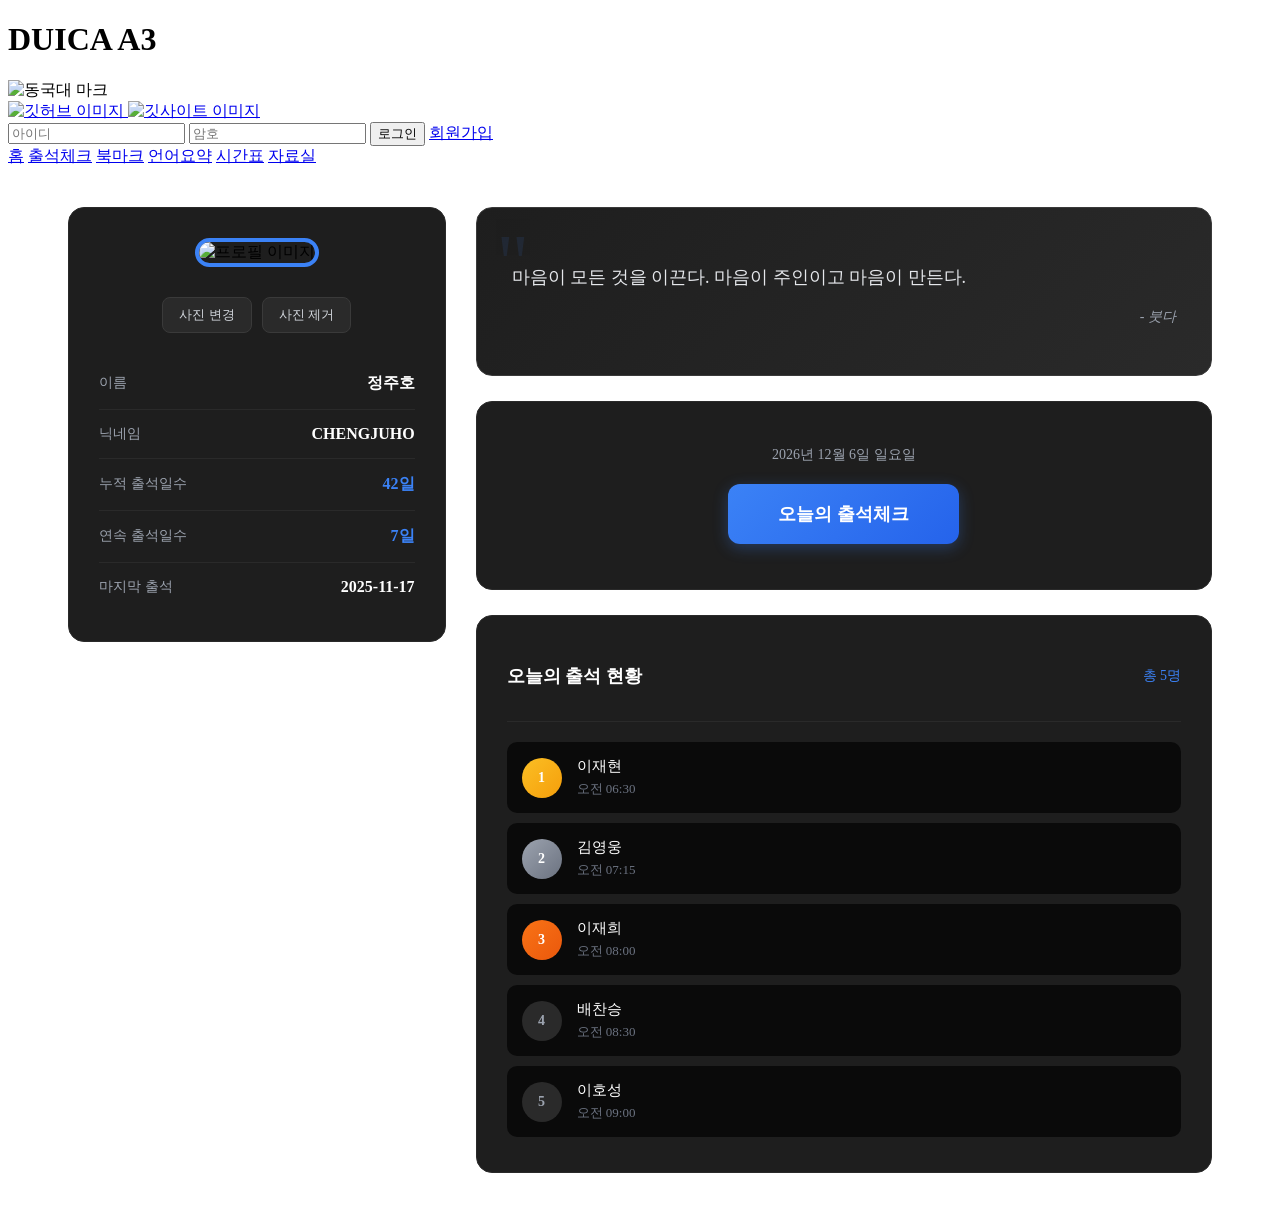
==== attendance.html @ 3cb417af "forminfo 자료실 nav  추가" ====
<!DOCTYPE html>
<html lang="ko">
<head>
    <meta charset="UTF-8">
    <meta name="viewport" content="width=device-width, initial-scale=1.0">
    <title>R1-A3-225230001-정주호</title>
    <link rel="icon" href="img/favicon.ico">
    <link rel="stylesheet" href="css/style.css">
    <style>
        /* 출석체크 메인 컨테이너 */
        .attendance-container {
            display: flex;
            gap: 30px;
            padding: 40px 60px;
            max-width: 1400px;
            margin: 0 auto;
        }
        
        /* 좌측 프로필 영역 (30%) */
        .profile-section {
            flex: 3;
            background: #1e1e1e;
            border-radius: 16px;
            padding: 30px;
            border: 1px solid #2a2a2a;
            height: fit-content;
        }
        
        .profile-image-wrapper {
            text-align: center;
            margin-bottom: 25px;
        }
        
        .profile-image {
            width: 150px;
            height: 150px;
            border-radius: 16px;
            object-fit: cover;
            border: 4px solid #3b82f6;
            margin-bottom: 15px;
        }
        
        .profile-buttons {
            display: flex;
            gap: 10px;
            justify-content: center;
            margin-top: 15px;
        }
        
        .profile-buttons button {
            padding: 8px 16px;
            background: #2a2a2a;
            color: #d1d5db;
            border: 1px solid #3a3a3a;
            border-radius: 8px;
            font-size: 13px;
            cursor: pointer;
            transition: all 0.3s;
            margin: 0;
        }
        
        .profile-buttons button:hover {
            background: #3a3a3a;
            color: #ffffff;
        }
        
        .profile-info {
            margin-top: 25px;
        }
        
        .profile-info-item {
            display: flex;
            justify-content: space-between;
            align-items: center;
            padding: 15px 0;
            border-bottom: 1px solid #2a2a2a;
        }
        
        .profile-info-item:last-child {
            border-bottom: none;
        }
        
        .profile-info-label {
            color: #9ca3af;
            font-size: 14px;
        }
        
        .profile-info-value {
            color: #ffffff;
            font-size: 16px;
            font-weight: 600;
        }
        
        .profile-info-value.highlight {
            color: #3b82f6;
        }
        
        /* 우측 출석 영역 (70%) */
        .attendance-section {
            flex: 7;
            display: flex;
            flex-direction: column;
            gap: 25px;
        }
        
        /* 명언 카드 */
        .quote-card {
            background: linear-gradient(135deg, #1e1e1e 0%, #2a2a2a 100%);
            border-radius: 16px;
            padding: 35px;
            border: 1px solid #3a3a3a;
            position: relative;
            overflow: hidden;
        }
        
        .quote-card::before {
            content: '"';
            position: absolute;
            top: 10px;
            left: 20px;
            font-size: 80px;
            color: #3b82f6;
            opacity: 0.1;
            font-family: Georgia, serif;
        }
        
        .quote-text {
            font-size: 18px;
            line-height: 1.8;
            color: #e5e7eb;
            margin-bottom: 15px;
            position: relative;
            z-index: 1;
        }
        
        .quote-author {
            text-align: right;
            color: #9ca3af;
            font-size: 14px;
            font-style: italic;
        }
        
        /* 출석 버튼 카드 */
        .attendance-button-card {
            background: #1e1e1e;
            border-radius: 16px;
            padding: 30px;
            border: 1px solid #2a2a2a;
            text-align: center;
        }
        
        .attendance-date {
            color: #9ca3af;
            font-size: 14px;
            margin-bottom: 20px;
        }
        
        #attendanceBtn {
            padding: 18px 50px;
            background: linear-gradient(135deg, #3b82f6 0%, #2563eb 100%);
            color: #ffffff;
            border: none;
            border-radius: 12px;
            font-size: 18px;
            font-weight: 600;
            cursor: pointer;
            transition: all 0.3s;
            box-shadow: 0 4px 15px rgba(59, 130, 246, 0.3);
            margin: 0;
        }
        
        #attendanceBtn:hover {
            transform: translateY(-2px);
            box-shadow: 0 6px 20px rgba(59, 130, 246, 0.4);
        }
        
        #attendanceBtn:disabled {
            background: #2a2a2a;
            color: #6b7280;
            cursor: not-allowed;
            transform: none;
            box-shadow: none;
        }
        
        .attendance-message {
            margin-top: 15px;
            font-size: 14px;
            color: #9ca3af;
        }
        
        .attendance-message.success {
            color: #34d399;
        }
        
        /* 출석 리스트 카드 */
        .attendance-list-card {
            background: #1e1e1e;
            border-radius: 16px;
            padding: 30px;
            border: 1px solid #2a2a2a;
        }
        
        .attendance-list-header {
            display: flex;
            justify-content: space-between;
            align-items: center;
            margin-bottom: 20px;
            padding-bottom: 15px;
            border-bottom: 1px solid #2a2a2a;
        }
        
        .attendance-list-title {
            font-size: 18px;
            font-weight: 600;
            color: #ffffff;
        }
        
        .attendance-count {
            color: #3b82f6;
            font-size: 14px;
        }
        
        .attendance-list {
            max-height: 400px;
            overflow-y: auto;
        }
        
        .attendance-item {
            display: flex;
            align-items: center;
            padding: 15px;
            background: #0a0a0a;
            border-radius: 10px;
            margin-bottom: 10px;
            transition: all 0.3s;
        }
        
        .attendance-item:hover {
            background: #1a1a1a;
            transform: translateX(5px);
        }
        
        .attendance-rank {
            width: 40px;
            height: 40px;
            background: #2a2a2a;
            border-radius: 50%;
            display: flex;
            align-items: center;
            justify-content: center;
            font-weight: 600;
            color: #9ca3af;
            margin-right: 15px;
            font-size: 14px;
        }
        
        .attendance-rank.first {
            background: linear-gradient(135deg, #fbbf24 0%, #f59e0b 100%);
            color: #ffffff;
        }
        
        .attendance-rank.second {
            background: linear-gradient(135deg, #9ca3af 0%, #6b7280 100%);
            color: #ffffff;
        }
        
        .attendance-rank.third {
            background: linear-gradient(135deg, #f97316 0%, #ea580c 100%);
            color: #ffffff;
        }
        
        .attendance-user-info {
            flex: 1;
        }
        
        .attendance-nickname {
            color: #ffffff;
            font-size: 15px;
            font-weight: 500;
            margin-bottom: 4px;
        }
        
        .attendance-time {
            color: #6b7280;
            font-size: 13px;
        }
        
        /* 숨겨진 파일 입력 */
        #profileImageInput {
            display: none;
        }
    </style>
</head>
<body>
    <header id="header">
        <h1>DUICA A3</h1> <img src="img/donggukMark.png" alt="동국대 마크">
        <div class="button-wrapper">
            <a href="https://github.com/UND147/R1-A3-225230001-CHENGJUHO" target="_blank" data-tooltip="GitHub 저장소">
                <img src="img/githubimg.png" alt="깃허브 이미지">
            </a>
            <a href="https://und147.github.io/R1-A3-225230001-CHENGJUHO/" target="_blank" data-tooltip="GitHub Pages">
                <img src="img/gitimg.png" alt="깃사이트 이미지">
            </a>
        </div>
        <div class="login-wrapper">
            <input class="iText" type="text" name="user_id" placeholder="아이디">
            <input class="iText" type="password" name="password" placeholder="암호">
            <button type="submit">로그인</button>
            <span class="hLine">
                <a class="a" href="signupform.html">회원가입</a>
            </span>
        </div>
    </header>

    <!-- 네비게이션 -->
    <nav>
        <a href="index.html" class="active" target="_self">홈</a>
        <a href="attendance.html">출석체크</a>
        <a href="bookmark.html">북마크</a>
        <a href="language.html">언어요약</a>
        <a href="timetable.html">시간표</a>
        <a href="forminfo.html">자료실</a>
    </nav>
    <div class="attendance-container">
        <!-- 좌측 프로필 영역 -->
        <aside class="profile-section">
            <div class="profile-image-wrapper">
                <img id="profileImage" class="profile-image" src="img/defaultProfile.png" alt="프로필 이미지">
                <div class="profile-buttons">
                    <button onclick="changeProfileImage()">사진 변경</button>
                    <button onclick="resetProfileImage()">사진 제거</button>
                </div>
                <input type="file" id="profileImageInput" accept="image/*">
            </div>
            
            <div class="profile-info">
                <div class="profile-info-item">
                    <span class="profile-info-label">이름</span>
                    <span class="profile-info-value" id="userName">정주호</span>
                </div>
                <div class="profile-info-item">
                    <span class="profile-info-label">닉네임</span>
                    <span class="profile-info-value" id="userNickname">CHENGJUHO</span>
                </div>
                <div class="profile-info-item">
                    <span class="profile-info-label">누적 출석일수</span>
                    <span class="profile-info-value highlight" id="totalAttendance">42일</span>
                </div>
                <div class="profile-info-item">
                    <span class="profile-info-label">연속 출석일수</span>
                    <span class="profile-info-value highlight" id="consecutiveAttendance">7일</span>
                </div>
                <div class="profile-info-item">
                    <span class="profile-info-label">마지막 출석</span>
                    <span class="profile-info-value" id="lastAttendance">2025-11-17</span>
                </div>
            </div>
        </aside>

        <!-- 우측 출석 영역 -->
        <main class="attendance-section">
            <!-- 명언 카드 -->
            <div class="quote-card">
                <p class="quote-text" id="quoteText"></p>
                <p class="quote-author" id="quoteAuthor"></p>
            </div>

            <!-- 출석 버튼 -->
            <div class="attendance-button-card">
                <p class="attendance-date" id="currentDate"></p>
                <button id="attendanceBtn" onclick="checkAttendance()">오늘의 출석체크</button>
                <p class="attendance-message" id="attendanceMessage"></p>
            </div>

            <!-- 출석 리스트 -->
            <div class="attendance-list-card">
                <div class="attendance-list-header">
                    <h3 class="attendance-list-title">오늘의 출석 현황</h3>
                    <span class="attendance-count">총 <span id="attendanceTotal">0</span>명</span>
                </div>
                <div class="attendance-list" id="attendanceList">
                    <!-- 출석 항목들이 여기에 동적으로 추가됩니다 -->
                </div>
            </div>
        </main>
    </div>

    <script>
        // 불교 명언 배열
        const buddhistQuotes = [
            { text: "마음이 모든 것을 이끈다. 마음이 주인이고 마음이 만든다.", author: "- 붓다" },
            { text: "과거에 집착하지 말고, 미래를 꿈꾸지 말라. 마음을 현재에 집중하라.", author: "- 붓다" },
            { text: "분노를 품는 것은 다른 사람에게 던지려고 뜨거운 석탄을 쥐고 있는 것과 같다.", author: "- 붓다" },
            { text: "천 마디의 공허한 말보다, 평화를 가져다 주는 한 마디가 낫다.", author: "- 붓다" },
            { text: "건강이 가장 큰 선물이고, 만족이 가장 큰 부이며, 신뢰가 가장 큰 친구이다.", author: "- 붓다" },
            { text: "당신의 일을 열정적으로 하라. 그러면 당신은 당신을 발견하게 될 것이다.", author: "- 붓다" },
            { text: "우리가 생각하는 것이 우리 자신이다. 우리가 생각하는 모든 것이 우리의 세계를 만든다.", author: "- 붓다" },
            { text: "모든 것은 변한다. 영원한 것은 없다. 이것을 이해하라.", author: "- 붓다" },
            { text: "고통의 근원은 집착이다.", author: "- 붓다" },
            { text: "의심은 가장 큰 적이다. 의심은 사람을 진리로부터 멀어지게 한다.", author: "- 붓다" }
        ];

        // 페이지 로드 시 실행
        window.onload = function() {
            displayRandomQuote();
            displayCurrentDate();
            loadAttendanceData();
            checkTodayAttendance();
        };

        // 랜덤 명언 표시
        function displayRandomQuote() {
            const randomIndex = Math.floor(Math.random() * buddhistQuotes.length);
            const quote = buddhistQuotes[randomIndex];
            document.getElementById('quoteText').textContent = quote.text;
            document.getElementById('quoteAuthor').textContent = quote.author;
        }

        // 현재 날짜 표시
        function displayCurrentDate() {
            const today = new Date();
            const options = { year: 'numeric', month: 'long', day: 'numeric', weekday: 'long' };
            const dateString = today.toLocaleDateString('ko-KR', options);
            document.getElementById('currentDate').textContent = dateString;
        }

        // 출석 체크 함수
        function checkAttendance() {
            const btn = document.getElementById('attendanceBtn');
            const message = document.getElementById('attendanceMessage');
            
            // 이미 출석했는지 확인
            const todayAttended = localStorage.getItem('attendedToday');
            if (todayAttended === new Date().toDateString()) {
                message.textContent = '오늘은 이미 출석체크를 완료했습니다!';
                message.classList.remove('success');
                return;
            }

            // 출석 처리
            btn.disabled = true;
            message.textContent = '출석체크 완료! 좋은 하루 되세요 😊';
            message.classList.add('success');
            
            // 로컬 스토리지에 저장
            localStorage.setItem('attendedToday', new Date().toDateString());
            
            // TODO: 서버에 출석 데이터 전송
            // Example: 
            // fetch('/api/attendance', {
            //     method: 'POST',
            //     headers: { 'Content-Type': 'application/json' },
            //     body: JSON.stringify({ userId: 'current_user_id', date: new Date() })
            // });

            // 출석 리스트에 현재 사용자 추가
            addAttendanceToList('JuhoCheng', new Date());
            updateUserStats();
        }

        // 오늘 출석 여부 확인
        function checkTodayAttendance() {
            const todayAttended = localStorage.getItem('attendedToday');
            if (todayAttended === new Date().toDateString()) {
                const btn = document.getElementById('attendanceBtn');
                const message = document.getElementById('attendanceMessage');
                btn.disabled = true;
                message.textContent = '오늘은 이미 출석체크를 완료했습니다!';
            }
        }

        // 출석 데이터 로드 (예시)
        function loadAttendanceData() {
            // TODO: 서버에서 오늘의 출석 데이터 가져오기
            // Example:
            // fetch('/api/attendance/today')
            //     .then(response => response.json())
            //     .then(data => {
            //         data.forEach(item => addAttendanceToList(item.nickname, item.time));
            //     });

            // 예시 데이터
            const exampleData = [
                { nickname: '이재현', time: new Date('2025-11-18T06:30:00') },
                { nickname: '김영웅', time: new Date('2025-11-18T07:15:00') },
                { nickname: '이재희', time: new Date('2025-11-18T08:00:00') },
                { nickname: '배찬승', time: new Date('2025-11-18T08:30:00') },
                { nickname: '이호성', time: new Date('2025-11-18T09:00:00') }
            ];

            exampleData.forEach(item => addAttendanceToList(item.nickname, item.time));
        }

        // 출석 리스트에 항목 추가
        function addAttendanceToList(nickname, time) {
            const list = document.getElementById('attendanceList');
            const currentCount = list.children.length;
            
            const item = document.createElement('div');
            item.className = 'attendance-item';
            
            const rank = currentCount + 1;
            let rankClass = '';
            if (rank === 1) rankClass = 'first';
            else if (rank === 2) rankClass = 'second';
            else if (rank === 3) rankClass = 'third';
            
            const timeString = new Date(time).toLocaleTimeString('ko-KR', { 
                hour: '2-digit', 
                minute: '2-digit' 
            });
            
            item.innerHTML = `
                <div class="attendance-rank ${rankClass}">${rank}</div>
                <div class="attendance-user-info">
                    <div class="attendance-nickname">${nickname}</div>
                    <div class="attendance-time">${timeString}</div>
                </div>
            `;
            
            list.appendChild(item);
            document.getElementById('attendanceTotal').textContent = rank;
        }

        // 사용자 통계 업데이트
        function updateUserStats() {
            // TODO: 서버에서 사용자 통계 가져오기
            // Example:
            // fetch('/api/user/stats')
            //     .then(response => response.json())
            //     .then(data => {
            //         document.getElementById('totalAttendance').textContent = data.total + '일';
            //         document.getElementById('consecutiveAttendance').textContent = data.consecutive + '일';
            //         document.getElementById('lastAttendance').textContent = data.lastDate;
            //     });

            // 임시로 로컬에서 업데이트
            const currentTotal = parseInt(document.getElementById('totalAttendance').textContent);
            const currentConsecutive = parseInt(document.getElementById('consecutiveAttendance').textContent);
            
            document.getElementById('totalAttendance').textContent = (currentTotal + 1) + '일';
            document.getElementById('consecutiveAttendance').textContent = (currentConsecutive + 1) + '일';
            document.getElementById('lastAttendance').textContent = new Date().toLocaleDateString('ko-KR');
        }

        // 프로필 이미지 변경
        function changeProfileImage() {
            document.getElementById('profileImageInput').click();
        }

        document.getElementById('profileImageInput').addEventListener('change', function(e) {
            const file = e.target.files[0];
            if (file) {
                const reader = new FileReader();
                reader.onload = function(event) {
                    document.getElementById('profileImage').src = event.target.result;
                    // TODO: 서버에 이미지 업로드
                    // Example:
                    // const formData = new FormData();
                    // formData.append('profileImage', file);
                    // fetch('/api/user/profile-image', {
                    //     method: 'POST',
                    //     body: formData
                    // });
                };
                reader.readAsDataURL(file);
            }
        });

        // 프로필 이미지 제거 (기본 이미지로)
        function resetProfileImage() {
            document.getElementById('profileImage').src = 'img/defaultProfile.png';
            // TODO: 서버에 기본 이미지로 변경 요청
            // Example:
            // fetch('/api/user/profile-image/reset', { method: 'DELETE' });
        }
    </script>
<script src="js/navigation.js"></script> 
</body>
</html>
</body>
</html>
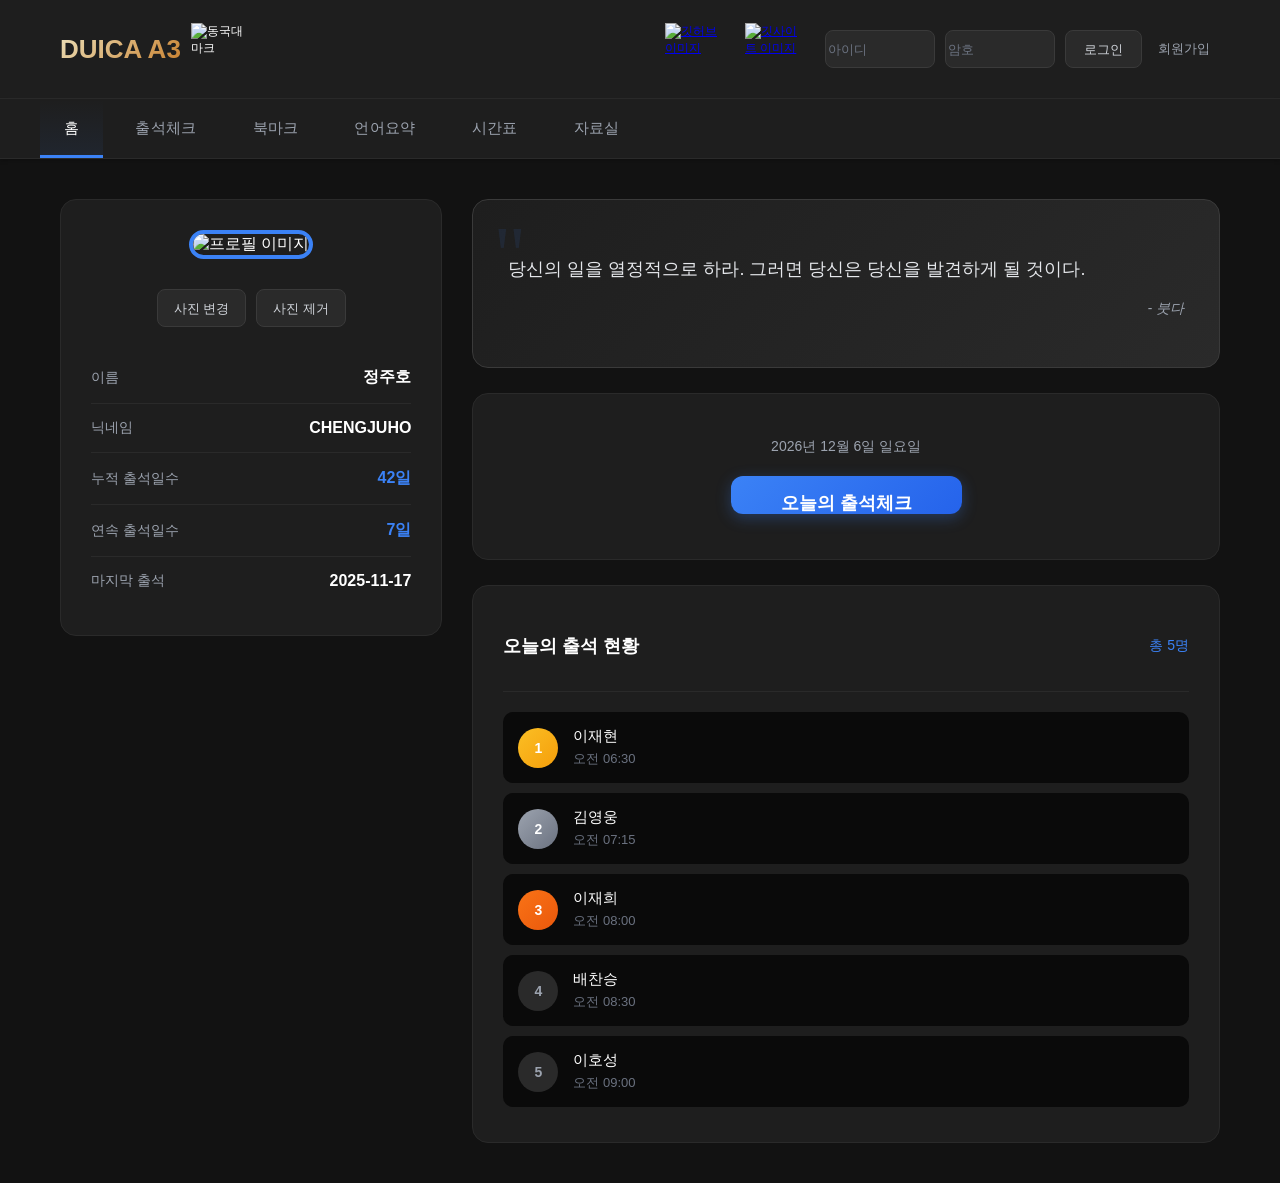
==== commit c92ed918: "v2" ====
--- a/attendance.html
+++ b/attendance.html
@@ -284,7 +284,6 @@
             color: #6b7280;
             font-size: 13px;
         }
-        
         /* 숨겨진 파일 입력 */
         #profileImageInput {
             display: none;
@@ -399,7 +398,6 @@
             { text: "고통의 근원은 집착이다.", author: "- 붓다" },
             { text: "의심은 가장 큰 적이다. 의심은 사람을 진리로부터 멀어지게 한다.", author: "- 붓다" }
         ];
-
         // 페이지 로드 시 실행
         window.onload = function() {
             displayRandomQuote();
@@ -407,7 +405,6 @@
             loadAttendanceData();
             checkTodayAttendance();
         };
-
         // 랜덤 명언 표시
         function displayRandomQuote() {
             const randomIndex = Math.floor(Math.random() * buddhistQuotes.length);
@@ -415,7 +412,6 @@
             document.getElementById('quoteText').textContent = quote.text;
             document.getElementById('quoteAuthor').textContent = quote.author;
         }
-
         // 현재 날짜 표시
         function displayCurrentDate() {
             const today = new Date();
@@ -423,7 +419,6 @@
             const dateString = today.toLocaleDateString('ko-KR', options);
             document.getElementById('currentDate').textContent = dateString;
         }
-
         // 출석 체크 함수
         function checkAttendance() {
             const btn = document.getElementById('attendanceBtn');
@@ -436,12 +431,10 @@
                 message.classList.remove('success');
                 return;
             }
-
             // 출석 처리
             btn.disabled = true;
             message.textContent = '출석체크 완료! 좋은 하루 되세요 😊';
             message.classList.add('success');
-            
             // 로컬 스토리지에 저장
             localStorage.setItem('attendedToday', new Date().toDateString());
             
@@ -452,12 +445,10 @@
             //     headers: { 'Content-Type': 'application/json' },
             //     body: JSON.stringify({ userId: 'current_user_id', date: new Date() })
             // });
-
             // 출석 리스트에 현재 사용자 추가
             addAttendanceToList('JuhoCheng', new Date());
             updateUserStats();
         }
-
         // 오늘 출석 여부 확인
         function checkTodayAttendance() {
             const todayAttended = localStorage.getItem('attendedToday');
@@ -468,7 +459,6 @@
                 message.textContent = '오늘은 이미 출석체크를 완료했습니다!';
             }
         }
-
         // 출석 데이터 로드 (예시)
         function loadAttendanceData() {
             // TODO: 서버에서 오늘의 출석 데이터 가져오기
@@ -487,10 +477,8 @@
                 { nickname: '배찬승', time: new Date('2025-11-18T08:30:00') },
                 { nickname: '이호성', time: new Date('2025-11-18T09:00:00') }
             ];
-
             exampleData.forEach(item => addAttendanceToList(item.nickname, item.time));
         }
-
         // 출석 리스트에 항목 추가
         function addAttendanceToList(nickname, time) {
             const list = document.getElementById('attendanceList');
@@ -509,7 +497,6 @@
                 hour: '2-digit', 
                 minute: '2-digit' 
             });
-            
             item.innerHTML = `
                 <div class="attendance-rank ${rankClass}">${rank}</div>
                 <div class="attendance-user-info">
@@ -517,11 +504,9 @@
                     <div class="attendance-time">${timeString}</div>
                 </div>
             `;
-            
             list.appendChild(item);
             document.getElementById('attendanceTotal').textContent = rank;
         }
-
         // 사용자 통계 업데이트
         function updateUserStats() {
             // TODO: 서버에서 사용자 통계 가져오기
@@ -542,12 +527,10 @@
             document.getElementById('consecutiveAttendance').textContent = (currentConsecutive + 1) + '일';
             document.getElementById('lastAttendance').textContent = new Date().toLocaleDateString('ko-KR');
         }
-
         // 프로필 이미지 변경
         function changeProfileImage() {
             document.getElementById('profileImageInput').click();
         }
-
         document.getElementById('profileImageInput').addEventListener('change', function(e) {
             const file = e.target.files[0];
             if (file) {
@@ -566,7 +549,6 @@
                 reader.readAsDataURL(file);
             }
         });
-
         // 프로필 이미지 제거 (기본 이미지로)
         function resetProfileImage() {
             document.getElementById('profileImage').src = 'img/defaultProfile.png';
--- a/css/style.css
+++ b/css/style.css
@@ -0,0 +1,796 @@
+/* ==========================================
+   기본 스타일 (Body & Scrollbar)
+   ========================================== */
+body {
+    font-family: -apple-system, BlinkMacSystemFont, 'Segoe UI', sans-serif;
+    background: #121212;
+    color: #ffffff;
+    margin: 0;
+    overflow-y: scroll;
+}
+
+/* 커스텀 스크롤바 */
+::-webkit-scrollbar {
+    width: 12px;
+}
+
+::-webkit-scrollbar-track {
+    background: #1e1e1e;
+}
+
+::-webkit-scrollbar-thumb {
+    background: #3a3a3a;
+    border-radius: 6px;
+}
+
+::-webkit-scrollbar-thumb:hover {
+    background: #4a4a4a;
+}
+
+/* ==========================================
+   헤더 (Header) - v2
+   ========================================== */
+#header {
+    background: #1e1e1e;
+    padding: 15px 60px; /* 여백 증가 */
+    border-bottom: 1px solid #2a2a2a;
+    display: flex;
+    align-items: center;
+    justify-content: space-between;
+    font-size: 12px;
+    font-family: 'Apple SD Gothic Neo', 'Malgun Gothic', '맑은 고딕', arial, sans-serif;
+    box-shadow: 0 2px 8px rgba(0, 0, 0, 0.3); 
+}
+
+#header h1 {
+    font-size: 26px; 
+    font-weight: 600;
+    margin-right: 10px;
+    background: linear-gradient(135deg, #ecdfb8 0%, #ee9632d2 100%);
+    -webkit-background-clip: text;
+    -webkit-text-fill-color: transparent;
+    background-clip: text;
+}
+
+#header img {
+    height: 52px; 
+    width: 52px;
+}
+
+/* 헤더 버튼 래퍼 (GitHub 링크 ) */
+.button-wrapper {
+    display: flex;
+    align-items: center;
+    gap: 12px;
+    margin-left: auto;
+    margin-right: 20px;
+}
+
+.button-wrapper a {
+    display: flex;
+    align-items: center;
+    transition: all 0.3s ease; /* 부드러운 전환 */
+    position: relative;
+    padding: 8px;
+    border-radius: 8px;
+}
+
+.button-wrapper a:hover {
+    opacity: 0.8;
+    background: rgba(59, 130, 246, 0.1); /* hover 시 배경 추가 */
+    transform: translateY(-2px); /* 살짝 위로 */
+}
+
+.button-wrapper img {
+    height: 36px;
+    width: 36px;
+    transition: transform 0.3s ease;
+}
+
+.button-wrapper a:hover img {
+    transform: scale(1.1); /* hover 시 확대 */
+}
+
+/* 툴팁 스타일 */
+.button-wrapper a[data-tooltip]::after {
+    content: attr(data-tooltip);
+    position: absolute;
+    bottom: -40px;
+    left: 50%;
+    transform: translateX(-50%);
+    background: #2a2a2a;
+    color: #fff;
+    padding: 8px 12px;
+    border-radius: 6px;
+    font-size: 11px;
+    white-space: nowrap;
+    opacity: 0;
+    pointer-events: none;
+    transition: opacity 0.3s ease, transform 0.3s ease;
+    z-index: 1000;
+    box-shadow: 0 4px 12px rgba(0, 0, 0, 0.4);
+    border: 1px solid #3a3a3a;
+}
+
+.button-wrapper a[data-tooltip]::before {
+    content: '';
+    position: absolute;
+    bottom: -10px;
+    left: 50%;
+    transform: translateX(-50%);
+    border: 6px solid transparent;
+    border-bottom-color: #2a2a2a;
+    opacity: 0;
+    pointer-events: none;
+    transition: opacity 0.3s ease, transform 0.3s ease;
+    z-index: 1000;
+}
+
+.button-wrapper a[data-tooltip]:hover::after,
+.button-wrapper a[data-tooltip]:hover::before {
+    opacity: 1;
+    transform: translateX(-50%) translateY(2px);
+}
+
+/* 로그인 영역 */
+.login-wrapper {
+    display: flex;
+    align-items: center;
+    gap: 10px;
+}
+
+.iText {
+    background: #2a2a2a;
+    color: #ffffff;
+    width: 110px;
+    height: 38px;
+    padding: 0 14px;
+    border: 1px solid #3a3a3a;
+    border-radius: 8px;
+    font-size: 13px;
+    transition: all 0.3s ease;
+    box-sizing: border-box;
+}
+
+.iText:focus {
+    outline: none;
+    background: #1a1a1a;
+    border-color: #3b82f6;
+    box-shadow: 0 0 0 3px rgba(59, 130, 246, 0.15);
+}
+
+.iText::placeholder {
+    color: #6b7280;
+}
+
+input[type="text"],
+input[type="password"] {
+    padding-block: 1px;
+    padding-inline: 2px;
+}
+
+.hLine .a {
+    margin: 0 10px 0 6px;
+    color: #9ca3af;
+    text-decoration: none;
+    transition: color 0.3s ease;
+    font-size: 13px;
+}
+
+.hLine .a:hover {
+    color: #3b82f6;
+}
+
+/* 기본 버튼 스타일 */
+button {
+    display: inline-block;
+    position: relative;
+    margin: 0;
+    padding: 10px 18px;
+    border: 1px solid #3a3a3a;
+    border-radius: 8px;
+    background: #2a2a2a;
+    color: #d1d5db;
+    font-size: 13px;
+    font-weight: 500;
+    cursor: pointer;
+    white-space: nowrap;
+    line-height: 1;
+    text-align: center;
+    box-sizing: border-box;
+    transition: all 0.3s ease;
+    height: 38px;
+}
+
+button:hover {
+    background: #3a3a3a;
+    color: #ffffff;
+    border-color: #3b82f6;
+    transform: translateY(-1px);
+    box-shadow: 0 2px 8px rgba(0, 0, 0, 0.2);
+}
+
+button:active {
+    transform: translateY(0);
+}
+
+/* ==========================================
+   네비게이션 (Navigation) - v2
+   ========================================== */
+nav {
+    background: #1e1e1e;
+    padding: 0 40px;
+    border-bottom: 1px solid #2a2a2a;
+    display: flex;
+    gap: 8px;
+    box-shadow: 0 2px 4px rgba(0, 0, 0, 0.2);
+}
+
+nav a {
+    color: #9ca3af;
+    text-decoration: none;
+    font-size: 15px;
+    font-weight: 500;
+    padding: 20px 24px;
+    position: relative;
+    transition: all 0.3s ease;
+    letter-spacing: 0.3px; /* 자간 추가 */
+}
+
+/* 하단 인디케이터 라인 */
+nav a::after {
+    content: '';
+    position: absolute;
+    bottom: 0;
+    left: 0;
+    width: 100%;
+    height: 3px;
+    background: #3b82f6;
+    transform: scaleX(0);
+    transform-origin: center;
+    transition: transform 0.3s ease;
+}
+
+/* active 상태 강조 */
+nav a.active {
+    color: #ffffff;
+    background: linear-gradient(to bottom, transparent 0%, rgba(59, 130, 246, 0.08) 100%);
+}
+
+nav a.active::after {
+    transform: scaleX(1);
+}
+
+/* hover 효과 */
+nav a:hover {
+    color: #ffffff;
+    background: rgba(255, 255, 255, 0.05);
+}
+
+nav a:hover::after {
+    transform: scaleX(0.7);
+    opacity: 0.5;
+}
+
+nav a:active {
+    background: rgba(59, 130, 246, 0.15);
+}
+
+/* ==========================================
+   index.html - 메인 페이지
+   ========================================== */
+.index-main {
+    display: flex;
+    justify-content: center;
+    align-items: flex-start;
+    padding: 50px 0;
+    position: relative;
+    overflow: hidden;
+}
+
+/* ==========================================
+   bookmark.html - 북마크 페이지
+   ========================================== */
+.bookmark-wrapper {
+    display: flex;
+    height: calc(100vh - 122px - 15px);
+    padding: 20px 40px 0 40px;
+    gap: 20px;
+    background: #121212;
+}
+
+/* 좌측 북마크 메뉴 */
+.bookmark-menu {
+    flex-basis: 35%;
+    flex-grow: 0;
+    background: #1e1e1e;
+    border: 1px solid #2a2a2a;
+    border-radius: 8px;
+    padding: 20px;
+    overflow-y: auto;
+}
+
+.bookmark-menu h3 {
+    color: #9ca3af;
+    font-size: 14px;
+    margin: 20px 0 10px 0;
+}
+
+.bookmark-button {
+    display: block;
+    width: 100%;
+    padding: 18px 20px;
+    margin-bottom: 10px;
+    background-color: #2a2a2a;
+    color: #d1d5db;
+    border: 1px solid #3a3a3a;
+    border-radius: 8px;
+    cursor: pointer;
+    text-align: left;
+    font-size: 15px;
+    transition: all 0.3s;
+    height: auto;
+    min-height: 56px;
+}
+
+.bookmark-button:hover {
+    background-color: #3a3a3a;
+    color: #ffffff;
+    border-color: #3b82f6;
+    transform: translateX(4px);
+}
+
+/* 우측 컨텐츠 영역 */
+.bookmark-content {
+    flex-basis: 65%;
+    flex-grow: 1;
+    background: #1e1e1e;
+    border: 1px solid #2a2a2a;
+    border-radius: 8px;
+    position: relative;
+    overflow: hidden;
+}
+
+#bookmark-iframe {
+    width: 100%;
+    height: 100%;
+    border: none;
+    display: none;
+}
+
+#bookmark-placeholder {
+    display: flex;
+    flex-direction: column;
+    align-items: center;
+    justify-content: center;
+    height: 100%;
+    color: #6b7280;
+}
+
+#bookmark-placeholder p:first-child {
+    font-size: 80px;
+    margin: 0 0 20px 0;
+}
+
+#bookmark-placeholder p:last-child {
+    font-size: 16px;
+    margin: 0;
+}
+
+/* ==========================================
+   language.html - 언어요약 페이지
+   ========================================== */
+/* 언어 탭 네비게이션 */
+#language-nav {
+    background: #1a1a1a;
+    padding: 8px 40px;
+    border-bottom: 1px solid #2a2a2a;
+}
+
+#language-nav a {
+    font-size: 13px;
+    gap: 20px;
+    padding: 12px 20px;
+}
+
+/* 메인 컨텐츠 영역 */
+.content-wrapper {
+    max-width: 1200px;
+    margin: 0 auto;
+    padding: 40px 60px;
+}
+
+/* 언어별 컨텐츠 */
+.language-content {
+    display: none;
+}
+
+.language-content.active {
+    display: block;
+}
+
+/* 제목 스타일 */
+.language-content h1 {
+    color: #ffffff;
+    font-size: 28px;
+    font-weight: 600;
+    margin: 0 0 30px 0;
+    padding-bottom: 15px;
+    border-bottom: 2px solid #3b82f6;
+}
+
+/* 섹션 제목 */
+.section-title {
+    color: #cbd5e0;
+    font-size: 15px;
+    margin: 30px 0 12px 0;
+    font-weight: normal;
+}
+
+/* 본문 텍스트 */
+.language-content p {
+    color: #9ca3af;
+    line-height: 1.8;
+    margin: 10px 0;
+    font-size: 14px;
+}
+
+/* 코드 블록 */
+.code-block {
+    background: #2d3748;
+    border: 1px solid #4a5568;
+    border-radius: 8px;
+    padding: 16px 20px;
+    margin: 12px 0;
+    overflow-x: auto;
+}
+
+.code-block pre {
+    margin: 0;
+    font-family: 'Courier New', 'Consolas', monospace;
+    font-size: 13px;
+    line-height: 1.8;
+    color: #e2e8f0;
+    white-space: pre-wrap;
+    word-wrap: break-word;
+}
+
+/* 코드 하이라이트 */
+.keyword {
+    color: #fc8181;
+}
+
+.string {
+    color: #68d391;
+}
+
+.comment {
+    color: #a0aec0;
+}
+
+.function {
+    color: #fbd38d;
+}
+
+.number {
+    color: #90cdf4;
+}
+
+.type {
+    color: #fc8181;
+}
+
+.operator {
+    color: #e2e8f0;
+}
+
+/* 리스트 */
+.language-content ul {
+    color: #cbd5e0;
+    line-height: 1.8;
+    margin: 12px 0;
+    padding-left: 25px;
+}
+
+.language-content li {
+    margin: 6px 0;
+    font-size: 14px;
+}
+
+/* 인라인 코드 */
+.language-content code {
+    background: #2d3748;
+    color: #fbd38d;
+    padding: 2px 8px;
+    border-radius: 4px;
+    font-family: 'Courier New', 'Consolas', monospace;
+    font-size: 13px;
+}
+
+/* 뱃지 */
+.badge {
+    display: inline-block;
+    background: #2a2a2a;
+    color: #9ca3af;
+    padding: 4px 10px;
+    border-radius: 6px;
+    font-size: 12px;
+    margin-left: 10px;
+}
+
+/* ==========================================
+   signupform.html - 회원가입 페이지
+   ========================================== */
+.inputForm {
+    max-width: 480px;
+    margin: 60px auto;
+    padding: 40px;
+    background: #1e1e1e;
+    border-radius: 16px;
+    border: 1px solid #2a2a2a;
+    box-shadow: 0 8px 24px rgba(0, 0, 0, 0.4);
+}
+
+.inputForm h2 {
+    margin: 0 0 10px 0;
+    font-size: 28px;
+    font-weight: 600;
+    color: #ffffff;
+    text-align: center;
+}
+
+.inputForm .subtitle {
+    text-align: center;
+    color: #9ca3af;
+    font-size: 14px;
+    margin-bottom: 35px;
+}
+
+.form-group {
+    margin-bottom: 24px;
+}
+
+.form-group label {
+    display: block;
+    margin-bottom: 8px;
+    color: #d1d5db;
+    font-size: 14px;
+    font-weight: 500;
+}
+
+.form-group label .required {
+    color: #ef4444;
+    margin-left: 2px;
+}
+
+.form-group input.signup {
+    width: 100%;
+    padding: 12px 16px;
+    background: #121212;
+    border: 1px solid #3a3a3a;
+    border-radius: 8px;
+    color: #ffffff;
+    font-size: 14px;
+    transition: all 0.3s;
+    box-sizing: border-box;
+}
+
+.form-group input.signup:focus {
+    outline: none;
+    border-color: #3b82f6;
+    box-shadow: 0 0 0 3px rgba(59, 130, 246, 0.1);
+}
+
+.form-group input.signup::placeholder {
+    color: #6b7280;
+}
+
+.form-group .input-hint {
+    margin-top: 6px;
+    font-size: 12px;
+    color: #6b7280;
+}
+
+.button-group {
+    display: flex;
+    gap: 12px;
+    margin-top: 32px;
+}
+
+.button-group button {
+    flex: 1;
+    padding: 14px 24px;
+    font-size: 15px;
+    font-weight: 500;
+    border-radius: 8px;
+    cursor: pointer;
+    transition: all 0.3s;
+    margin: 0;
+}
+
+.button-group button[type="submit"] {
+    background: #3b82f6;
+    color: #ffffff;
+    border: 1px solid #3b82f6;
+}
+
+.button-group button[type="submit"]:hover {
+    background: #2563eb;
+    border-color: #2563eb;
+}
+
+.button-group button[type="reset"] {
+    background: transparent;
+    color: #9ca3af;
+    border: 1px solid #3a3a3a;
+}
+
+.button-group button[type="reset"]:hover {
+    background: #2a2a2a;
+    color: #ffffff;
+}
+
+.form-footer {
+    margin-top: 24px;
+    text-align: center;
+    color: #9ca3af;
+    font-size: 14px;
+}
+
+.form-footer a {
+    color: #3b82f6;
+    text-decoration: none;
+    margin-left: 8px;
+}
+
+.form-footer a:hover {
+    text-decoration: underline;
+}
+
+/* ==========================================
+   forminfo.html - 자료실 페이지
+   ========================================== */
+.forminfo-wrapper {
+    display: flex;
+    height: calc(100vh - 122px - 15px);
+    padding: 20px 40px 0 40px;
+    gap: 20px;
+    background: #121212;
+}
+
+/* 좌측 PDF 메뉴 */
+.pdf-menu {
+    flex-basis: 30%;
+    flex-grow: 0;
+    background: #1e1e1e;
+    border: 1px solid #2a2a2a;
+    border-radius: 8px;
+    padding: 20px;
+    overflow-y: auto;
+}
+
+.pdf-menu-title {
+    color: #ffffff;
+    font-size: 18px;
+    font-weight: 600;
+    margin: 0 0 20px 0;
+    padding-bottom: 15px;
+    border-bottom: 2px solid #3b82f6;
+}
+
+.pdf-list {
+    display: flex;
+    flex-direction: column;
+    gap: 10px;
+}
+
+.pdf-button {
+    width: 100%;
+    padding: 18px 20px;
+    background: #2a2a2a;
+    color: #d1d5db;
+    border: 1px solid #3a3a3a;
+    border-radius: 8px;
+    font-size: 15px;
+    text-align: left;
+    cursor: pointer;
+    transition: all 0.3s;
+    margin: 0;
+    height: auto;
+    min-height: 56px;
+}
+
+.pdf-button:hover {
+    background: #3a3a3a;
+    color: #ffffff;
+    border-color: #3b82f6;
+    transform: translateX(4px);
+}
+
+.pdf-button.active {
+    background: #3b82f6;
+    color: #ffffff;
+    border-color: #3b82f6;
+}
+
+/* 우측 PDF 뷰어 */
+.pdf-viewer-container {
+    flex-basis: 70%;
+    flex-grow: 1;
+    display: flex;
+    flex-direction: column;
+    background: #1e1e1e;
+    border: 1px solid #2a2a2a;
+    border-radius: 8px;
+    overflow: hidden;
+}
+
+.pdf-viewer-header {
+    display: flex;
+    justify-content: space-between;
+    align-items: center;
+    padding: 20px;
+    background: #1a1a1a;
+    border-bottom: 1px solid #2a2a2a;
+}
+
+.pdf-viewer-header h3 {
+    color: #ffffff;
+    font-size: 18px;
+    font-weight: 600;
+    margin: 0;
+}
+
+.pdf-controls {
+    display: flex;
+    gap: 10px;
+}
+
+.control-btn {
+    padding: 8px 16px;
+    background: #2a2a2a;
+    color: #d1d5db;
+    border: 1px solid #3a3a3a;
+    border-radius: 6px;
+    font-size: 13px;
+    cursor: pointer;
+    transition: all 0.3s;
+    margin: 0;
+}
+
+.control-btn:hover {
+    background: #3a3a3a;
+    color: #ffffff;
+    border-color: #3b82f6;
+}
+
+.pdf-viewer-content {
+    flex: 1;
+    position: relative;
+    background: #121212;
+}
+
+#pdf-viewer {
+    width: 100%;
+    height: 100%;
+    display: none;
+}
+
+#pdf-placeholder {
+    display: flex;
+    flex-direction: column;
+    align-items: center;
+    justify-content: center;
+    height: 100%;
+    color: #6b7280;
+}
+
+#pdf-placeholder p:first-child {
+    font-size: 80px;
+    margin: 0 0 20px 0;
+}
+
+#pdf-placeholder p:last-child {
+    font-size: 16px;
+    margin: 0;
+}
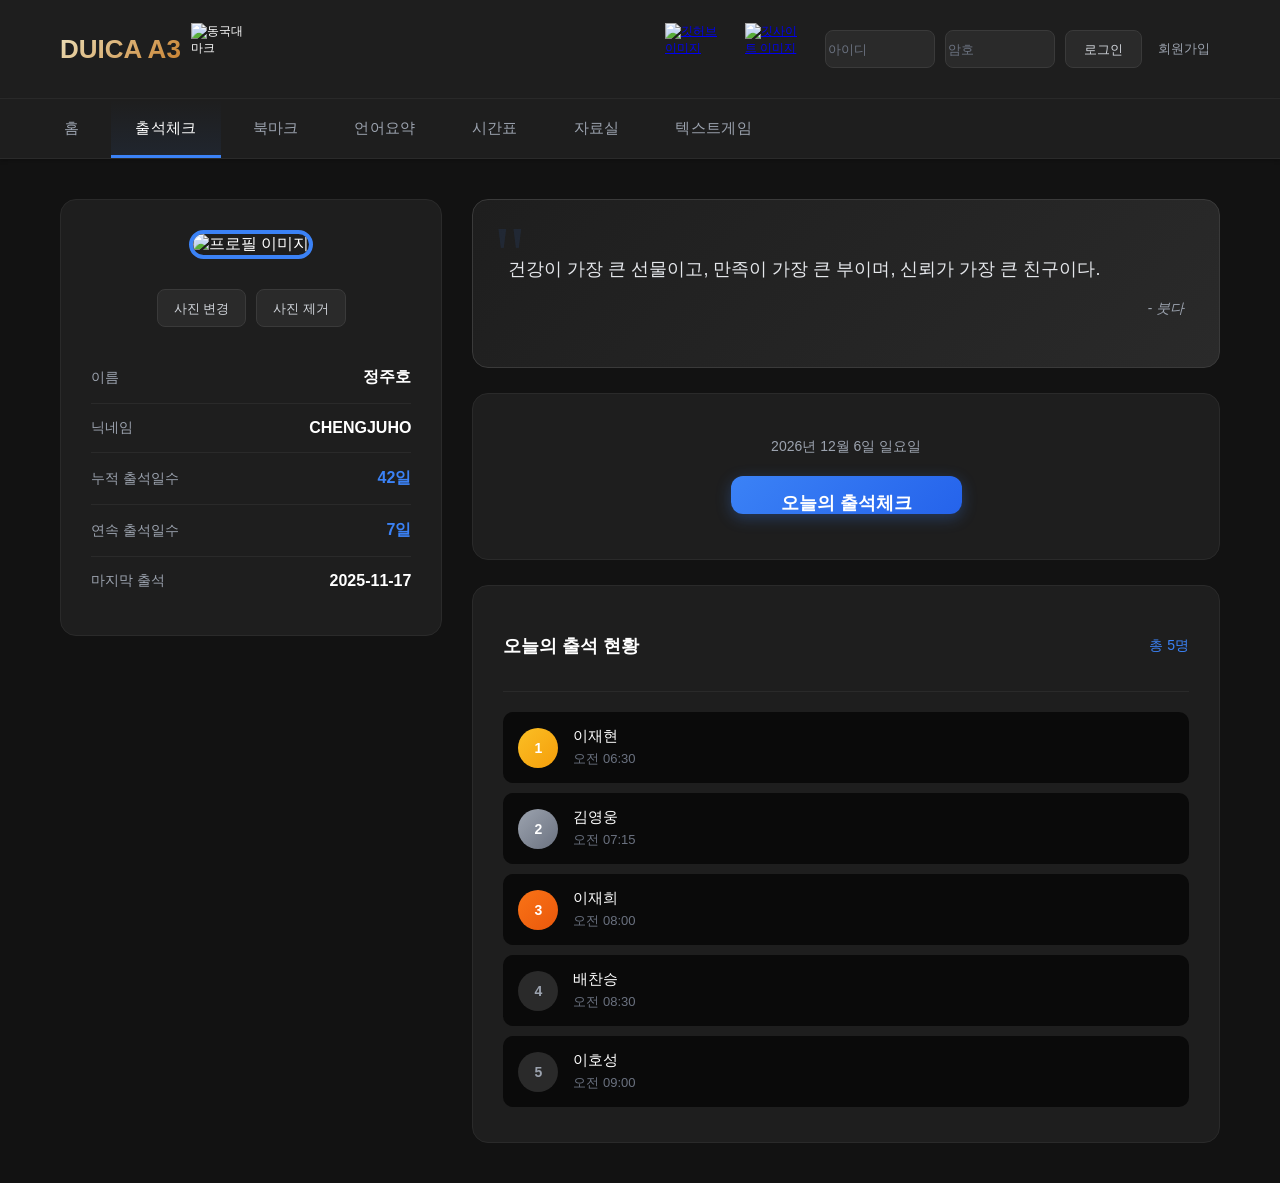
==== commit be732bda: "nav 코드 정리" ====
--- a/attendance.html
+++ b/attendance.html
@@ -313,12 +313,13 @@
 
     <!-- 네비게이션 -->
     <nav>
-        <a href="index.html" class="active" target="_self">홈</a>
-        <a href="attendance.html">출석체크</a>
+        <a href="index.html">홈</a>
+        <a href="attendance.html" class="active">출석체크</a>
         <a href="bookmark.html">북마크</a>
         <a href="language.html">언어요약</a>
         <a href="timetable.html">시간표</a>
         <a href="forminfo.html">자료실</a>
+        <a href="textrpg.html">텍스트게임</a>
     </nav>
     <div class="attendance-container">
         <!-- 좌측 프로필 영역 -->
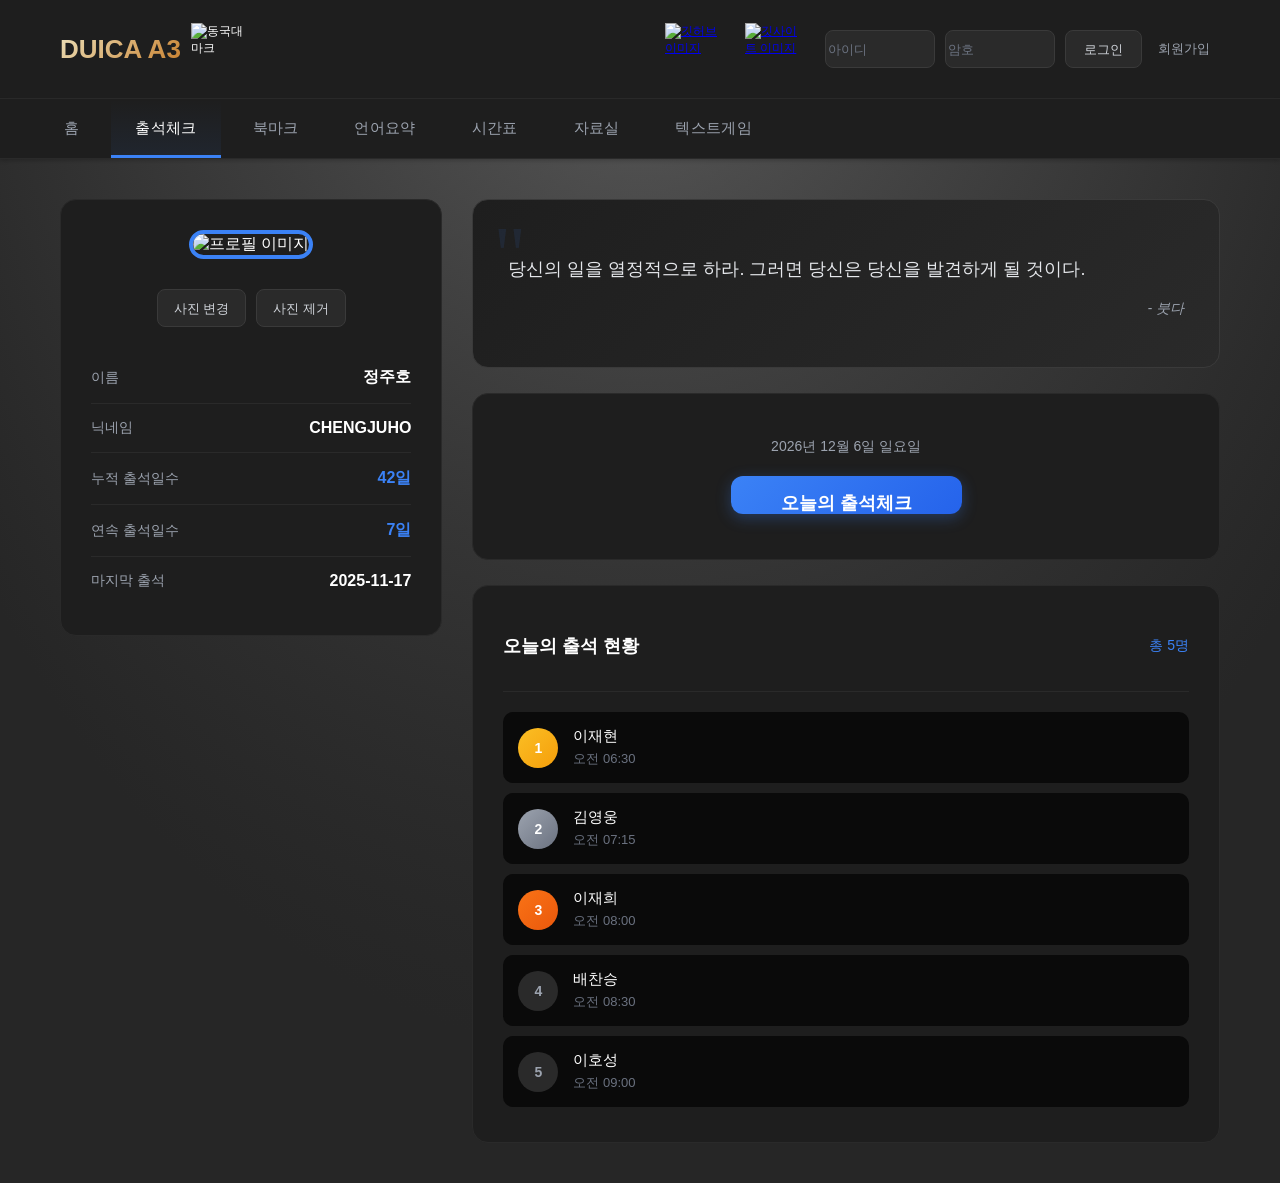
==== commit 5bdb84d7: "css font family 수정 & web font link 추가" ====
--- a/attendance.html
+++ b/attendance.html
@@ -5,6 +5,8 @@
     <meta name="viewport" content="width=device-width, initial-scale=1.0">
     <title>R1-A3-225230001-정주호</title>
     <link rel="icon" href="img/favicon.ico">
+    <link rel="preconnect" href="https://cdn.jsdelivr.net">
+    <link rel="stylesheet" as="style" crossorigin href="https://cdn.jsdelivr.net/gh/orioncactus/pretendard@v1.3.9/dist/web/static/pretendard.min.css" />
     <link rel="stylesheet" href="css/style.css">
     <style>
         /* 출석체크 메인 컨테이너 */
--- a/css/style.css
+++ b/css/style.css
@@ -2,8 +2,13 @@
    기본 스타일 (Body & Scrollbar)
    ========================================== */
 body {
-    font-family: -apple-system, BlinkMacSystemFont, 'Segoe UI', sans-serif;
-    background: #121212;
+    font-family: 'Pretendard', -apple-system, BlinkMacSystemFont, 'Apple SD Gothic Neo', 'Malgun Gothic', sans-serif;
+    --featured-img: linear-gradient(180deg,#fff,#262626);
+    --bg-blend-mode: overlay;
+    background-position: top 58px center;
+    background-repeat: no-repeat;
+    background-image: radial-gradient(50% 50% at top center,rgba(0,0,0,.66),#262626),var(--featured-img);
+    background-size: 120% 2000px,100% 2000px;
     color: #ffffff;
     margin: 0;
     overflow-y: scroll;
@@ -38,7 +43,6 @@
     align-items: center;
     justify-content: space-between;
     font-size: 12px;
-    font-family: 'Apple SD Gothic Neo', 'Malgun Gothic', '맑은 고딕', arial, sans-serif;
     box-shadow: 0 2px 8px rgba(0, 0, 0, 0.3); 
 }
 
@@ -296,18 +300,19 @@
     height: calc(100vh - 122px - 15px);
     padding: 20px 40px 0 40px;
     gap: 20px;
-    background: #121212;
+    background: transparent;
 }
 
 /* 좌측 북마크 메뉴 */
 .bookmark-menu {
     flex-basis: 35%;
     flex-grow: 0;
-    background: #1e1e1e;
     border: 1px solid #2a2a2a;
     border-radius: 8px;
     padding: 20px;
     overflow-y: auto;
+    background: rgba(0,0,0,0.2);  /* 살짝 반투명만 주기 */
+    backdrop-filter: blur(4px);
 }
 
 .bookmark-menu h3 {
@@ -341,6 +346,10 @@
 }
 
 /* 우측 컨텐츠 영역 */
+.bookmark-frame-box {
+    border-radius: 12px;
+    padding: 10px;
+}
 .bookmark-content {
     flex-basis: 65%;
     flex-grow: 1;
@@ -349,13 +358,16 @@
     border-radius: 8px;
     position: relative;
     overflow: hidden;
+    background: transparent;
+    padding: 20px; 
 }
 
 #bookmark-iframe {
     width: 100%;
-    height: 100%;
+    height: 80vh;
     border: none;
     display: none;
+    background: transparent;
 }
 
 #bookmark-placeholder {
@@ -365,6 +377,8 @@
     justify-content: center;
     height: 100%;
     color: #6b7280;
+    background: transparent;
+    padding: 50px;
 }
 
 #bookmark-placeholder p:first-child {
@@ -655,14 +669,14 @@
     height: calc(100vh - 122px - 15px);
     padding: 20px 40px 0 40px;
     gap: 20px;
-    background: #121212;
+    background: transparent;
 }
 
 /* 좌측 PDF 메뉴 */
 .pdf-menu {
     flex-basis: 30%;
     flex-grow: 0;
-    background: #1e1e1e;
+    background: rgba(30, 30, 30, 0.6);
     border: 1px solid #2a2a2a;
     border-radius: 8px;
     padding: 20px;
@@ -719,7 +733,7 @@
     flex-grow: 1;
     display: flex;
     flex-direction: column;
-    background: #1e1e1e;
+    background: rgba(30, 30, 30, 0.6);
     border: 1px solid #2a2a2a;
     border-radius: 8px;
     overflow: hidden;
@@ -767,7 +781,7 @@
 .pdf-viewer-content {
     flex: 1;
     position: relative;
-    background: #121212;
+    background: transparent;
 }
 
 #pdf-viewer {
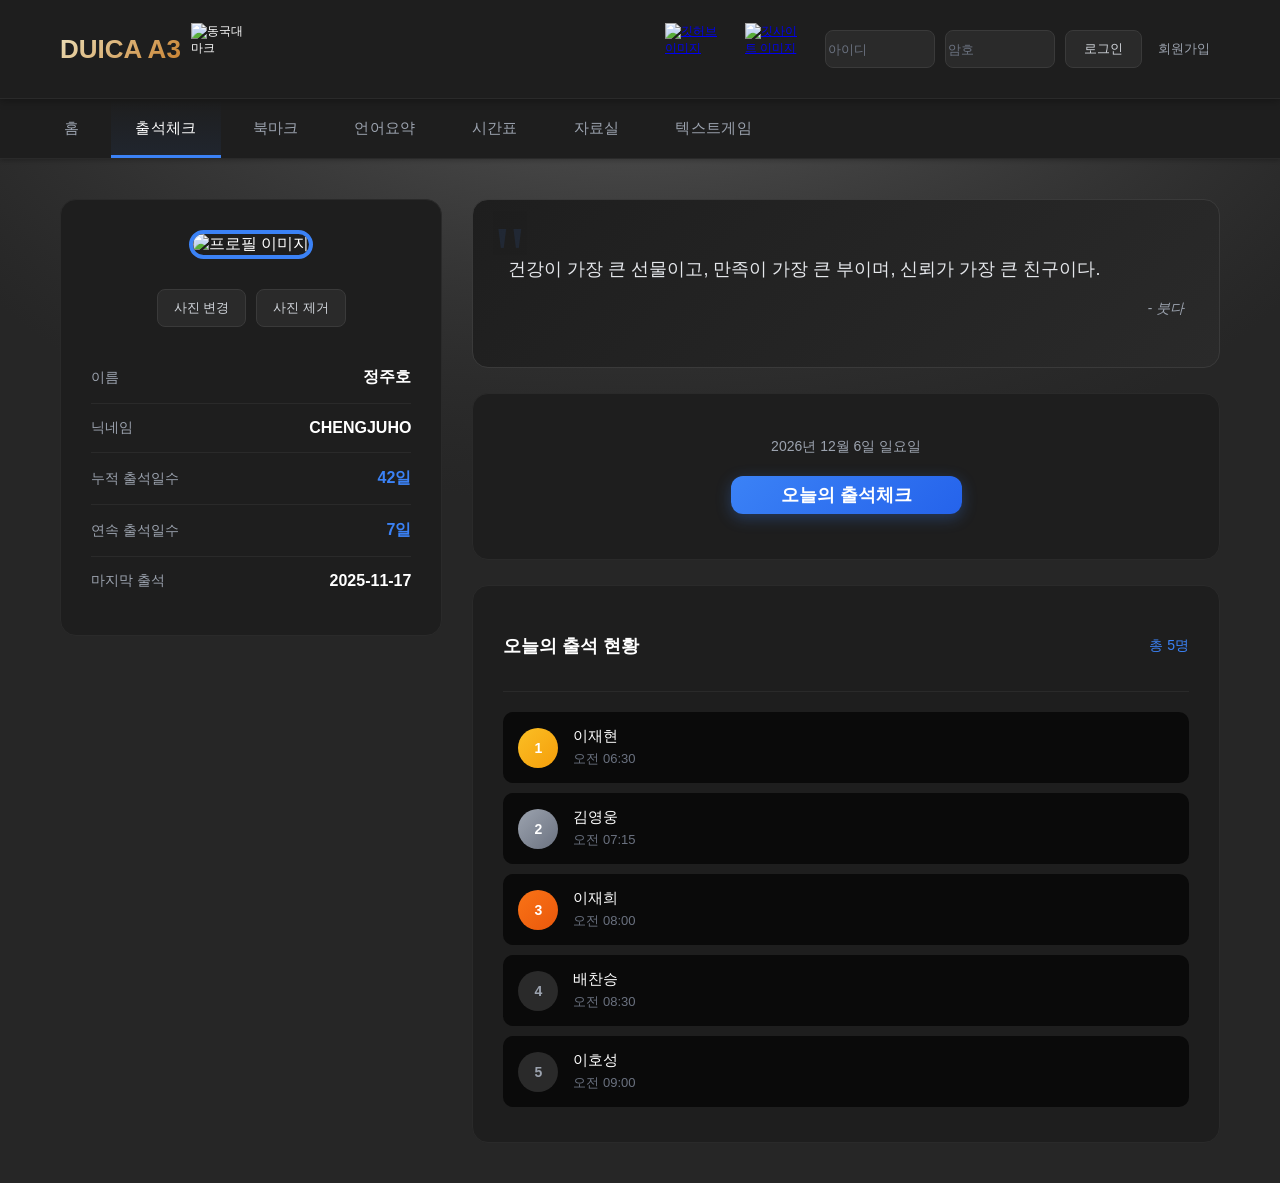
==== commit e0085af3: "css js 분리 / 제출 전 최종 수정" ====
--- a/attendance.html
+++ b/attendance.html
@@ -8,289 +8,7 @@
     <link rel="preconnect" href="https://cdn.jsdelivr.net">
     <link rel="stylesheet" as="style" crossorigin href="https://cdn.jsdelivr.net/gh/orioncactus/pretendard@v1.3.9/dist/web/static/pretendard.min.css" />
     <link rel="stylesheet" href="css/style.css">
-    <style>
-        /* 출석체크 메인 컨테이너 */
-        .attendance-container {
-            display: flex;
-            gap: 30px;
-            padding: 40px 60px;
-            max-width: 1400px;
-            margin: 0 auto;
-        }
-        
-        /* 좌측 프로필 영역 (30%) */
-        .profile-section {
-            flex: 3;
-            background: #1e1e1e;
-            border-radius: 16px;
-            padding: 30px;
-            border: 1px solid #2a2a2a;
-            height: fit-content;
-        }
-        
-        .profile-image-wrapper {
-            text-align: center;
-            margin-bottom: 25px;
-        }
-        
-        .profile-image {
-            width: 150px;
-            height: 150px;
-            border-radius: 16px;
-            object-fit: cover;
-            border: 4px solid #3b82f6;
-            margin-bottom: 15px;
-        }
-        
-        .profile-buttons {
-            display: flex;
-            gap: 10px;
-            justify-content: center;
-            margin-top: 15px;
-        }
-        
-        .profile-buttons button {
-            padding: 8px 16px;
-            background: #2a2a2a;
-            color: #d1d5db;
-            border: 1px solid #3a3a3a;
-            border-radius: 8px;
-            font-size: 13px;
-            cursor: pointer;
-            transition: all 0.3s;
-            margin: 0;
-        }
-        
-        .profile-buttons button:hover {
-            background: #3a3a3a;
-            color: #ffffff;
-        }
-        
-        .profile-info {
-            margin-top: 25px;
-        }
-        
-        .profile-info-item {
-            display: flex;
-            justify-content: space-between;
-            align-items: center;
-            padding: 15px 0;
-            border-bottom: 1px solid #2a2a2a;
-        }
-        
-        .profile-info-item:last-child {
-            border-bottom: none;
-        }
-        
-        .profile-info-label {
-            color: #9ca3af;
-            font-size: 14px;
-        }
-        
-        .profile-info-value {
-            color: #ffffff;
-            font-size: 16px;
-            font-weight: 600;
-        }
-        
-        .profile-info-value.highlight {
-            color: #3b82f6;
-        }
-        
-        /* 우측 출석 영역 (70%) */
-        .attendance-section {
-            flex: 7;
-            display: flex;
-            flex-direction: column;
-            gap: 25px;
-        }
-        
-        /* 명언 카드 */
-        .quote-card {
-            background: linear-gradient(135deg, #1e1e1e 0%, #2a2a2a 100%);
-            border-radius: 16px;
-            padding: 35px;
-            border: 1px solid #3a3a3a;
-            position: relative;
-            overflow: hidden;
-        }
-        
-        .quote-card::before {
-            content: '"';
-            position: absolute;
-            top: 10px;
-            left: 20px;
-            font-size: 80px;
-            color: #3b82f6;
-            opacity: 0.1;
-            font-family: Georgia, serif;
-        }
-        
-        .quote-text {
-            font-size: 18px;
-            line-height: 1.8;
-            color: #e5e7eb;
-            margin-bottom: 15px;
-            position: relative;
-            z-index: 1;
-        }
-        
-        .quote-author {
-            text-align: right;
-            color: #9ca3af;
-            font-size: 14px;
-            font-style: italic;
-        }
-        
-        /* 출석 버튼 카드 */
-        .attendance-button-card {
-            background: #1e1e1e;
-            border-radius: 16px;
-            padding: 30px;
-            border: 1px solid #2a2a2a;
-            text-align: center;
-        }
-        
-        .attendance-date {
-            color: #9ca3af;
-            font-size: 14px;
-            margin-bottom: 20px;
-        }
-        
-        #attendanceBtn {
-            padding: 18px 50px;
-            background: linear-gradient(135deg, #3b82f6 0%, #2563eb 100%);
-            color: #ffffff;
-            border: none;
-            border-radius: 12px;
-            font-size: 18px;
-            font-weight: 600;
-            cursor: pointer;
-            transition: all 0.3s;
-            box-shadow: 0 4px 15px rgba(59, 130, 246, 0.3);
-            margin: 0;
-        }
-        
-        #attendanceBtn:hover {
-            transform: translateY(-2px);
-            box-shadow: 0 6px 20px rgba(59, 130, 246, 0.4);
-        }
-        
-        #attendanceBtn:disabled {
-            background: #2a2a2a;
-            color: #6b7280;
-            cursor: not-allowed;
-            transform: none;
-            box-shadow: none;
-        }
-        
-        .attendance-message {
-            margin-top: 15px;
-            font-size: 14px;
-            color: #9ca3af;
-        }
-        
-        .attendance-message.success {
-            color: #34d399;
-        }
-        
-        /* 출석 리스트 카드 */
-        .attendance-list-card {
-            background: #1e1e1e;
-            border-radius: 16px;
-            padding: 30px;
-            border: 1px solid #2a2a2a;
-        }
-        
-        .attendance-list-header {
-            display: flex;
-            justify-content: space-between;
-            align-items: center;
-            margin-bottom: 20px;
-            padding-bottom: 15px;
-            border-bottom: 1px solid #2a2a2a;
-        }
-        
-        .attendance-list-title {
-            font-size: 18px;
-            font-weight: 600;
-            color: #ffffff;
-        }
-        
-        .attendance-count {
-            color: #3b82f6;
-            font-size: 14px;
-        }
-        
-        .attendance-list {
-            max-height: 400px;
-            overflow-y: auto;
-        }
-        
-        .attendance-item {
-            display: flex;
-            align-items: center;
-            padding: 15px;
-            background: #0a0a0a;
-            border-radius: 10px;
-            margin-bottom: 10px;
-            transition: all 0.3s;
-        }
-        
-        .attendance-item:hover {
-            background: #1a1a1a;
-            transform: translateX(5px);
-        }
-        
-        .attendance-rank {
-            width: 40px;
-            height: 40px;
-            background: #2a2a2a;
-            border-radius: 50%;
-            display: flex;
-            align-items: center;
-            justify-content: center;
-            font-weight: 600;
-            color: #9ca3af;
-            margin-right: 15px;
-            font-size: 14px;
-        }
-        
-        .attendance-rank.first {
-            background: linear-gradient(135deg, #fbbf24 0%, #f59e0b 100%);
-            color: #ffffff;
-        }
-        
-        .attendance-rank.second {
-            background: linear-gradient(135deg, #9ca3af 0%, #6b7280 100%);
-            color: #ffffff;
-        }
-        
-        .attendance-rank.third {
-            background: linear-gradient(135deg, #f97316 0%, #ea580c 100%);
-            color: #ffffff;
-        }
-        
-        .attendance-user-info {
-            flex: 1;
-        }
-        
-        .attendance-nickname {
-            color: #ffffff;
-            font-size: 15px;
-            font-weight: 500;
-            margin-bottom: 4px;
-        }
-        
-        .attendance-time {
-            color: #6b7280;
-            font-size: 13px;
-        }
-        /* 숨겨진 파일 입력 */
-        #profileImageInput {
-            display: none;
-        }
-    </style>
+    <link rel="stylesheet" href="css/attendance.css">
 </head>
 <body>
     <header id="header">
@@ -387,179 +105,7 @@
         </main>
     </div>
 
-    <script>
-        // 불교 명언 배열
-        const buddhistQuotes = [
-            { text: "마음이 모든 것을 이끈다. 마음이 주인이고 마음이 만든다.", author: "- 붓다" },
-            { text: "과거에 집착하지 말고, 미래를 꿈꾸지 말라. 마음을 현재에 집중하라.", author: "- 붓다" },
-            { text: "분노를 품는 것은 다른 사람에게 던지려고 뜨거운 석탄을 쥐고 있는 것과 같다.", author: "- 붓다" },
-            { text: "천 마디의 공허한 말보다, 평화를 가져다 주는 한 마디가 낫다.", author: "- 붓다" },
-            { text: "건강이 가장 큰 선물이고, 만족이 가장 큰 부이며, 신뢰가 가장 큰 친구이다.", author: "- 붓다" },
-            { text: "당신의 일을 열정적으로 하라. 그러면 당신은 당신을 발견하게 될 것이다.", author: "- 붓다" },
-            { text: "우리가 생각하는 것이 우리 자신이다. 우리가 생각하는 모든 것이 우리의 세계를 만든다.", author: "- 붓다" },
-            { text: "모든 것은 변한다. 영원한 것은 없다. 이것을 이해하라.", author: "- 붓다" },
-            { text: "고통의 근원은 집착이다.", author: "- 붓다" },
-            { text: "의심은 가장 큰 적이다. 의심은 사람을 진리로부터 멀어지게 한다.", author: "- 붓다" }
-        ];
-        // 페이지 로드 시 실행
-        window.onload = function() {
-            displayRandomQuote();
-            displayCurrentDate();
-            loadAttendanceData();
-            checkTodayAttendance();
-        };
-        // 랜덤 명언 표시
-        function displayRandomQuote() {
-            const randomIndex = Math.floor(Math.random() * buddhistQuotes.length);
-            const quote = buddhistQuotes[randomIndex];
-            document.getElementById('quoteText').textContent = quote.text;
-            document.getElementById('quoteAuthor').textContent = quote.author;
-        }
-        // 현재 날짜 표시
-        function displayCurrentDate() {
-            const today = new Date();
-            const options = { year: 'numeric', month: 'long', day: 'numeric', weekday: 'long' };
-            const dateString = today.toLocaleDateString('ko-KR', options);
-            document.getElementById('currentDate').textContent = dateString;
-        }
-        // 출석 체크 함수
-        function checkAttendance() {
-            const btn = document.getElementById('attendanceBtn');
-            const message = document.getElementById('attendanceMessage');
-            
-            // 이미 출석했는지 확인
-            const todayAttended = localStorage.getItem('attendedToday');
-            if (todayAttended === new Date().toDateString()) {
-                message.textContent = '오늘은 이미 출석체크를 완료했습니다!';
-                message.classList.remove('success');
-                return;
-            }
-            // 출석 처리
-            btn.disabled = true;
-            message.textContent = '출석체크 완료! 좋은 하루 되세요 😊';
-            message.classList.add('success');
-            // 로컬 스토리지에 저장
-            localStorage.setItem('attendedToday', new Date().toDateString());
-            
-            // TODO: 서버에 출석 데이터 전송
-            // Example: 
-            // fetch('/api/attendance', {
-            //     method: 'POST',
-            //     headers: { 'Content-Type': 'application/json' },
-            //     body: JSON.stringify({ userId: 'current_user_id', date: new Date() })
-            // });
-            // 출석 리스트에 현재 사용자 추가
-            addAttendanceToList('JuhoCheng', new Date());
-            updateUserStats();
-        }
-        // 오늘 출석 여부 확인
-        function checkTodayAttendance() {
-            const todayAttended = localStorage.getItem('attendedToday');
-            if (todayAttended === new Date().toDateString()) {
-                const btn = document.getElementById('attendanceBtn');
-                const message = document.getElementById('attendanceMessage');
-                btn.disabled = true;
-                message.textContent = '오늘은 이미 출석체크를 완료했습니다!';
-            }
-        }
-        // 출석 데이터 로드 (예시)
-        function loadAttendanceData() {
-            // TODO: 서버에서 오늘의 출석 데이터 가져오기
-            // Example:
-            // fetch('/api/attendance/today')
-            //     .then(response => response.json())
-            //     .then(data => {
-            //         data.forEach(item => addAttendanceToList(item.nickname, item.time));
-            //     });
-
-            // 예시 데이터
-            const exampleData = [
-                { nickname: '이재현', time: new Date('2025-11-18T06:30:00') },
-                { nickname: '김영웅', time: new Date('2025-11-18T07:15:00') },
-                { nickname: '이재희', time: new Date('2025-11-18T08:00:00') },
-                { nickname: '배찬승', time: new Date('2025-11-18T08:30:00') },
-                { nickname: '이호성', time: new Date('2025-11-18T09:00:00') }
-            ];
-            exampleData.forEach(item => addAttendanceToList(item.nickname, item.time));
-        }
-        // 출석 리스트에 항목 추가
-        function addAttendanceToList(nickname, time) {
-            const list = document.getElementById('attendanceList');
-            const currentCount = list.children.length;
-            
-            const item = document.createElement('div');
-            item.className = 'attendance-item';
-            
-            const rank = currentCount + 1;
-            let rankClass = '';
-            if (rank === 1) rankClass = 'first';
-            else if (rank === 2) rankClass = 'second';
-            else if (rank === 3) rankClass = 'third';
-            
-            const timeString = new Date(time).toLocaleTimeString('ko-KR', { 
-                hour: '2-digit', 
-                minute: '2-digit' 
-            });
-            item.innerHTML = `
-                <div class="attendance-rank ${rankClass}">${rank}</div>
-                <div class="attendance-user-info">
-                    <div class="attendance-nickname">${nickname}</div>
-                    <div class="attendance-time">${timeString}</div>
-                </div>
-            `;
-            list.appendChild(item);
-            document.getElementById('attendanceTotal').textContent = rank;
-        }
-        // 사용자 통계 업데이트
-        function updateUserStats() {
-            // TODO: 서버에서 사용자 통계 가져오기
-            // Example:
-            // fetch('/api/user/stats')
-            //     .then(response => response.json())
-            //     .then(data => {
-            //         document.getElementById('totalAttendance').textContent = data.total + '일';
-            //         document.getElementById('consecutiveAttendance').textContent = data.consecutive + '일';
-            //         document.getElementById('lastAttendance').textContent = data.lastDate;
-            //     });
-
-            // 임시로 로컬에서 업데이트
-            const currentTotal = parseInt(document.getElementById('totalAttendance').textContent);
-            const currentConsecutive = parseInt(document.getElementById('consecutiveAttendance').textContent);
-            
-            document.getElementById('totalAttendance').textContent = (currentTotal + 1) + '일';
-            document.getElementById('consecutiveAttendance').textContent = (currentConsecutive + 1) + '일';
-            document.getElementById('lastAttendance').textContent = new Date().toLocaleDateString('ko-KR');
-        }
-        // 프로필 이미지 변경
-        function changeProfileImage() {
-            document.getElementById('profileImageInput').click();
-        }
-        document.getElementById('profileImageInput').addEventListener('change', function(e) {
-            const file = e.target.files[0];
-            if (file) {
-                const reader = new FileReader();
-                reader.onload = function(event) {
-                    document.getElementById('profileImage').src = event.target.result;
-                    // TODO: 서버에 이미지 업로드
-                    // Example:
-                    // const formData = new FormData();
-                    // formData.append('profileImage', file);
-                    // fetch('/api/user/profile-image', {
-                    //     method: 'POST',
-                    //     body: formData
-                    // });
-                };
-                reader.readAsDataURL(file);
-            }
-        });
-        // 프로필 이미지 제거 (기본 이미지로)
-        function resetProfileImage() {
-            document.getElementById('profileImage').src = 'img/defaultProfile.png';
-            // TODO: 서버에 기본 이미지로 변경 요청
-            // Example:
-            // fetch('/api/user/profile-image/reset', { method: 'DELETE' });
-        }
-    </script>
+<script src="js/attendance.js"></script>
 <script src="js/navigation.js"></script> 
 </body>
 </html>
--- a/css/style.css
+++ b/css/style.css
@@ -1,394 +1,416 @@
 /* ==========================================
    기본 스타일 (Body & Scrollbar)
    ========================================== */
+html {
+  background: #262626; /* 그라데이션 끝 색상과 동일 */
+}
 body {
-    font-family: 'Pretendard', -apple-system, BlinkMacSystemFont, 'Apple SD Gothic Neo', 'Malgun Gothic', sans-serif;
-    --featured-img: linear-gradient(180deg,#fff,#262626);
-    --bg-blend-mode: overlay;
-    background-position: top 58px center;
-    background-repeat: no-repeat;
-    background-image: radial-gradient(50% 50% at top center,rgba(0,0,0,.66),#262626),var(--featured-img);
-    background-size: 120% 2000px,100% 2000px;
-    color: #ffffff;
-    margin: 0;
-    overflow-y: scroll;
+  font-family: "Pretendard", -apple-system, BlinkMacSystemFont,
+    "Apple SD Gothic Neo", "Malgun Gothic", sans-serif;
+  --featured-img: linear-gradient(180deg, #fff, #262626);
+  --bg-blend-mode: overlay;
+  background-position: top 58px center;
+  background-repeat: no-repeat;
+  background-image: radial-gradient(
+      50% 50% at top center,
+      rgba(0, 0, 0, 0.66),
+      #262626
+    ),
+    var(--featured-img);
+  background-size: 120% 100%, 100% 100%;
+  background-attachment: fixed;
+  color: #ffffff;
+  margin: 0;
+  overflow-y: scroll;
 }
 
 /* 커스텀 스크롤바 */
 ::-webkit-scrollbar {
-    width: 12px;
+  width: 12px;
 }
 
 ::-webkit-scrollbar-track {
-    background: #1e1e1e;
+  background: #1e1e1e;
 }
 
 ::-webkit-scrollbar-thumb {
-    background: #3a3a3a;
-    border-radius: 6px;
+  background: #3a3a3a;
+  border-radius: 6px;
 }
 
 ::-webkit-scrollbar-thumb:hover {
-    background: #4a4a4a;
+  background: #4a4a4a;
 }
 
 /* ==========================================
    헤더 (Header) - v2
    ========================================== */
 #header {
-    background: #1e1e1e;
-    padding: 15px 60px; /* 여백 증가 */
-    border-bottom: 1px solid #2a2a2a;
-    display: flex;
-    align-items: center;
-    justify-content: space-between;
-    font-size: 12px;
-    box-shadow: 0 2px 8px rgba(0, 0, 0, 0.3); 
+  background: #1e1e1e;
+  padding: 15px 60px; /* 여백 증가 */
+  border-bottom: 1px solid #2a2a2a;
+  display: flex;
+  align-items: center;
+  justify-content: space-between;
+  font-size: 12px;
+  box-shadow: 0 2px 8px rgba(0, 0, 0, 0.3);
+  position: sticky;
+  top: 0;
+  z-index: 101;
 }
 
 #header h1 {
-    font-size: 26px; 
-    font-weight: 600;
-    margin-right: 10px;
-    background: linear-gradient(135deg, #ecdfb8 0%, #ee9632d2 100%);
-    -webkit-background-clip: text;
-    -webkit-text-fill-color: transparent;
-    background-clip: text;
+  font-size: 26px;
+  font-weight: 600;
+  margin-right: 10px;
+  background: linear-gradient(135deg, #ecdfb8 0%, #ee9632d2 100%);
+  -webkit-background-clip: text;
+  -webkit-text-fill-color: transparent;
+  background-clip: text;
 }
 
 #header img {
-    height: 52px; 
-    width: 52px;
+  height: 52px;
+  width: 52px;
 }
 
 /* 헤더 버튼 래퍼 (GitHub 링크 ) */
 .button-wrapper {
-    display: flex;
-    align-items: center;
-    gap: 12px;
-    margin-left: auto;
-    margin-right: 20px;
+  display: flex;
+  align-items: center;
+  gap: 12px;
+  margin-left: auto;
+  margin-right: 20px;
 }
 
 .button-wrapper a {
-    display: flex;
-    align-items: center;
-    transition: all 0.3s ease; /* 부드러운 전환 */
-    position: relative;
-    padding: 8px;
-    border-radius: 8px;
+  display: flex;
+  align-items: center;
+  transition: all 0.3s ease; /* 부드러운 전환 */
+  position: relative;
+  padding: 8px;
+  border-radius: 8px;
 }
 
 .button-wrapper a:hover {
-    opacity: 0.8;
-    background: rgba(59, 130, 246, 0.1); /* hover 시 배경 추가 */
-    transform: translateY(-2px); /* 살짝 위로 */
+  opacity: 0.8;
+  background: rgba(59, 130, 246, 0.1); /* hover 시 배경 추가 */
+  transform: translateY(-2px); /* 살짝 위로 */
 }
 
 .button-wrapper img {
-    height: 36px;
-    width: 36px;
-    transition: transform 0.3s ease;
+  height: 36px;
+  width: 36px;
+  transition: transform 0.3s ease;
 }
 
 .button-wrapper a:hover img {
-    transform: scale(1.1); /* hover 시 확대 */
+  transform: scale(1.1); /* hover 시 확대 */
 }
 
 /* 툴팁 스타일 */
 .button-wrapper a[data-tooltip]::after {
-    content: attr(data-tooltip);
-    position: absolute;
-    bottom: -40px;
-    left: 50%;
-    transform: translateX(-50%);
-    background: #2a2a2a;
-    color: #fff;
-    padding: 8px 12px;
-    border-radius: 6px;
-    font-size: 11px;
-    white-space: nowrap;
-    opacity: 0;
-    pointer-events: none;
-    transition: opacity 0.3s ease, transform 0.3s ease;
-    z-index: 1000;
-    box-shadow: 0 4px 12px rgba(0, 0, 0, 0.4);
-    border: 1px solid #3a3a3a;
+  content: attr(data-tooltip);
+  position: absolute;
+  bottom: -40px;
+  left: 50%;
+  transform: translateX(-50%);
+  background: #2a2a2a;
+  color: #fff;
+  padding: 8px 12px;
+  border-radius: 6px;
+  font-size: 11px;
+  white-space: nowrap;
+  opacity: 0;
+  pointer-events: none;
+  transition: opacity 0.3s ease, transform 0.3s ease;
+  z-index: 1000;
+  box-shadow: 0 4px 12px rgba(0, 0, 0, 0.4);
+  border: 1px solid #3a3a3a;
 }
 
 .button-wrapper a[data-tooltip]::before {
-    content: '';
-    position: absolute;
-    bottom: -10px;
-    left: 50%;
-    transform: translateX(-50%);
-    border: 6px solid transparent;
-    border-bottom-color: #2a2a2a;
-    opacity: 0;
-    pointer-events: none;
-    transition: opacity 0.3s ease, transform 0.3s ease;
-    z-index: 1000;
+  content: "";
+  position: absolute;
+  bottom: -10px;
+  left: 50%;
+  transform: translateX(-50%);
+  border: 6px solid transparent;
+  border-bottom-color: #2a2a2a;
+  opacity: 0;
+  pointer-events: none;
+  transition: opacity 0.3s ease, transform 0.3s ease;
+  z-index: 1000;
 }
 
 .button-wrapper a[data-tooltip]:hover::after,
 .button-wrapper a[data-tooltip]:hover::before {
-    opacity: 1;
-    transform: translateX(-50%) translateY(2px);
+  opacity: 1;
+  transform: translateX(-50%) translateY(2px);
 }
 
 /* 로그인 영역 */
 .login-wrapper {
-    display: flex;
-    align-items: center;
-    gap: 10px;
+  display: flex;
+  align-items: center;
+  gap: 10px;
 }
 
 .iText {
-    background: #2a2a2a;
-    color: #ffffff;
-    width: 110px;
-    height: 38px;
-    padding: 0 14px;
-    border: 1px solid #3a3a3a;
-    border-radius: 8px;
-    font-size: 13px;
-    transition: all 0.3s ease;
-    box-sizing: border-box;
+  background: #2a2a2a;
+  color: #ffffff;
+  width: 110px;
+  height: 38px;
+  padding: 0 14px;
+  border: 1px solid #3a3a3a;
+  border-radius: 8px;
+  font-size: 13px;
+  transition: all 0.3s ease;
+  box-sizing: border-box;
 }
 
 .iText:focus {
-    outline: none;
-    background: #1a1a1a;
-    border-color: #3b82f6;
-    box-shadow: 0 0 0 3px rgba(59, 130, 246, 0.15);
+  outline: none;
+  background: #1a1a1a;
+  border-color: #3b82f6;
+  box-shadow: 0 0 0 3px rgba(59, 130, 246, 0.15);
 }
 
 .iText::placeholder {
-    color: #6b7280;
+  color: #6b7280;
 }
 
 input[type="text"],
 input[type="password"] {
-    padding-block: 1px;
-    padding-inline: 2px;
+  padding-block: 1px;
+  padding-inline: 2px;
 }
 
 .hLine .a {
-    margin: 0 10px 0 6px;
-    color: #9ca3af;
-    text-decoration: none;
-    transition: color 0.3s ease;
-    font-size: 13px;
+  margin: 0 10px 0 6px;
+  color: #9ca3af;
+  text-decoration: none;
+  transition: color 0.3s ease;
+  font-size: 13px;
 }
 
 .hLine .a:hover {
-    color: #3b82f6;
+  color: #3b82f6;
 }
 
 /* 기본 버튼 스타일 */
 button {
-    display: inline-block;
-    position: relative;
-    margin: 0;
-    padding: 10px 18px;
-    border: 1px solid #3a3a3a;
-    border-radius: 8px;
-    background: #2a2a2a;
-    color: #d1d5db;
-    font-size: 13px;
-    font-weight: 500;
-    cursor: pointer;
-    white-space: nowrap;
-    line-height: 1;
-    text-align: center;
-    box-sizing: border-box;
-    transition: all 0.3s ease;
-    height: 38px;
+  display: inline-flex;
+  align-items: center;
+  justify-content: center;
+  position: relative;
+  margin: 0;
+  padding: 10px 18px;
+  border: 1px solid #3a3a3a;
+  border-radius: 8px;
+  background: #2a2a2a;
+  color: #d1d5db;
+  font-size: 13px;
+  font-weight: 500;
+  cursor: pointer;
+  white-space: nowrap;
+  line-height: 1.2;
+  text-align: center;
+  box-sizing: border-box;
+  transition: all 0.3s ease;
+  height: 38px;
 }
 
 button:hover {
-    background: #3a3a3a;
-    color: #ffffff;
-    border-color: #3b82f6;
-    transform: translateY(-1px);
-    box-shadow: 0 2px 8px rgba(0, 0, 0, 0.2);
+  background: #3a3a3a;
+  color: #ffffff;
+  border-color: #3b82f6;
+  transform: translateY(-1px);
+  box-shadow: 0 2px 8px rgba(0, 0, 0, 0.2);
 }
 
 button:active {
-    transform: translateY(0);
+  transform: translateY(0);
 }
 
 /* ==========================================
    네비게이션 (Navigation) - v2
    ========================================== */
 nav {
-    background: #1e1e1e;
-    padding: 0 40px;
-    border-bottom: 1px solid #2a2a2a;
-    display: flex;
-    gap: 8px;
-    box-shadow: 0 2px 4px rgba(0, 0, 0, 0.2);
+  background: #1e1e1e;
+  padding: 0 40px;
+  border-bottom: 1px solid #2a2a2a;
+  display: flex;
+  gap: 8px;
+  box-shadow: 0 2px 4px rgba(0, 0, 0, 0.2);
+  position: sticky;
+  top: 0;
+  z-index: 100;
 }
 
 nav a {
-    color: #9ca3af;
-    text-decoration: none;
-    font-size: 15px;
-    font-weight: 500;
-    padding: 20px 24px;
-    position: relative;
-    transition: all 0.3s ease;
-    letter-spacing: 0.3px; /* 자간 추가 */
+  color: #9ca3af;
+  text-decoration: none;
+  font-size: 15px;
+  font-weight: 500;
+  padding: 20px 24px;
+  position: relative;
+  transition: all 0.3s ease;
+  letter-spacing: 0.3px; /* 자간 추가 */
 }
 
 /* 하단 인디케이터 라인 */
 nav a::after {
-    content: '';
-    position: absolute;
-    bottom: 0;
-    left: 0;
-    width: 100%;
-    height: 3px;
-    background: #3b82f6;
-    transform: scaleX(0);
-    transform-origin: center;
-    transition: transform 0.3s ease;
+  content: "";
+  position: absolute;
+  bottom: 0;
+  left: 0;
+  width: 100%;
+  height: 3px;
+  background: #3b82f6;
+  transform: scaleX(0);
+  transform-origin: center;
+  transition: transform 0.3s ease;
 }
 
 /* active 상태 강조 */
 nav a.active {
-    color: #ffffff;
-    background: linear-gradient(to bottom, transparent 0%, rgba(59, 130, 246, 0.08) 100%);
+  color: #ffffff;
+  background: linear-gradient(
+    to bottom,
+    transparent 0%,
+    rgba(59, 130, 246, 0.08) 100%
+  );
 }
 
 nav a.active::after {
-    transform: scaleX(1);
+  transform: scaleX(1);
 }
 
 /* hover 효과 */
 nav a:hover {
-    color: #ffffff;
-    background: rgba(255, 255, 255, 0.05);
+  color: #ffffff;
+  background: rgba(255, 255, 255, 0.05);
 }
 
 nav a:hover::after {
-    transform: scaleX(0.7);
-    opacity: 0.5;
+  transform: scaleX(0.7);
+  opacity: 0.5;
 }
 
 nav a:active {
-    background: rgba(59, 130, 246, 0.15);
+  background: rgba(59, 130, 246, 0.15);
 }
 
 /* ==========================================
    index.html - 메인 페이지
    ========================================== */
 .index-main {
-    display: flex;
-    justify-content: center;
-    align-items: flex-start;
-    padding: 50px 0;
-    position: relative;
-    overflow: hidden;
+  display: flex;
+  justify-content: center;
+  align-items: flex-start;
+  padding: 50px 0;
+  position: relative;
+  overflow: hidden;
 }
 
 /* ==========================================
    bookmark.html - 북마크 페이지
    ========================================== */
 .bookmark-wrapper {
-    display: flex;
-    height: calc(100vh - 122px - 15px);
-    padding: 20px 40px 0 40px;
-    gap: 20px;
-    background: transparent;
+  display: flex;
+  height: calc(100vh - 122px - 15px);
+  padding: 20px 40px 0 40px;
+  gap: 20px;
+  background: transparent;
 }
 
 /* 좌측 북마크 메뉴 */
 .bookmark-menu {
-    flex-basis: 35%;
-    flex-grow: 0;
-    border: 1px solid #2a2a2a;
-    border-radius: 8px;
-    padding: 20px;
-    overflow-y: auto;
-    background: rgba(0,0,0,0.2);  /* 살짝 반투명만 주기 */
-    backdrop-filter: blur(4px);
+  flex-basis: 35%;
+  flex-grow: 0;
+  border: 1px solid #2a2a2a;
+  border-radius: 8px;
+  padding: 20px;
+  overflow-y: auto;
+  background: rgba(0, 0, 0, 0.2); /* 살짝 반투명만 주기 */
+  backdrop-filter: blur(4px);
 }
 
 .bookmark-menu h3 {
-    color: #9ca3af;
-    font-size: 14px;
-    margin: 20px 0 10px 0;
+  color: #9ca3af;
+  font-size: 14px;
+  margin: 20px 0 10px 0;
 }
 
 .bookmark-button {
-    display: block;
-    width: 100%;
-    padding: 18px 20px;
-    margin-bottom: 10px;
-    background-color: #2a2a2a;
-    color: #d1d5db;
-    border: 1px solid #3a3a3a;
-    border-radius: 8px;
-    cursor: pointer;
-    text-align: left;
-    font-size: 15px;
-    transition: all 0.3s;
-    height: auto;
-    min-height: 56px;
+  display: block;
+  width: 100%;
+  padding: 18px 20px;
+  margin-bottom: 10px;
+  background-color: #2a2a2a;
+  color: #d1d5db;
+  border: 1px solid #3a3a3a;
+  border-radius: 8px;
+  cursor: pointer;
+  text-align: left;
+  font-size: 15px;
+  transition: all 0.3s;
+  height: auto;
+  min-height: 56px;
 }
 
 .bookmark-button:hover {
-    background-color: #3a3a3a;
-    color: #ffffff;
-    border-color: #3b82f6;
-    transform: translateX(4px);
+  background-color: #3a3a3a;
+  color: #ffffff;
+  border-color: #3b82f6;
+  transform: translateX(4px);
 }
 
 /* 우측 컨텐츠 영역 */
 .bookmark-frame-box {
-    border-radius: 12px;
-    padding: 10px;
+  border-radius: 12px;
+  padding: 10px;
 }
 .bookmark-content {
-    flex-basis: 65%;
-    flex-grow: 1;
-    background: #1e1e1e;
-    border: 1px solid #2a2a2a;
-    border-radius: 8px;
-    position: relative;
-    overflow: hidden;
-    background: transparent;
-    padding: 20px; 
+  flex-basis: 65%;
+  flex-grow: 1;
+  background: #1e1e1e;
+  border: 1px solid #2a2a2a;
+  border-radius: 8px;
+  position: relative;
+  overflow: hidden;
+  background: transparent;
+  padding: 20px;
 }
 
 #bookmark-iframe {
-    width: 100%;
-    height: 80vh;
-    border: none;
-    display: none;
-    background: transparent;
+  width: 100%;
+  height: 80vh;
+  border: none;
+  display: none;
+  background: transparent;
 }
 
 #bookmark-placeholder {
-    display: flex;
-    flex-direction: column;
-    align-items: center;
-    justify-content: center;
-    height: 100%;
-    color: #6b7280;
-    background: transparent;
-    padding: 50px;
+  display: flex;
+  flex-direction: column;
+  align-items: center;
+  justify-content: center;
+  height: 100%;
+  color: #6b7280;
+  background: transparent;
+  padding: 50px;
 }
 
 #bookmark-placeholder p:first-child {
-    font-size: 80px;
-    margin: 0 0 20px 0;
+  font-size: 80px;
+  margin: 0 0 20px 0;
 }
 
 #bookmark-placeholder p:last-child {
-    font-size: 16px;
-    margin: 0;
+  font-size: 16px;
+  margin: 0;
 }
 
 /* ==========================================
@@ -396,415 +418,415 @@
    ========================================== */
 /* 언어 탭 네비게이션 */
 #language-nav {
-    background: #1a1a1a;
-    padding: 8px 40px;
-    border-bottom: 1px solid #2a2a2a;
+  background: #1a1a1a;
+  padding: 8px 40px;
+  border-bottom: 1px solid #2a2a2a;
 }
 
 #language-nav a {
-    font-size: 13px;
-    gap: 20px;
-    padding: 12px 20px;
+  font-size: 13px;
+  gap: 20px;
+  padding: 12px 20px;
 }
 
 /* 메인 컨텐츠 영역 */
 .content-wrapper {
-    max-width: 1200px;
-    margin: 0 auto;
-    padding: 40px 60px;
+  max-width: 1200px;
+  margin: 0 auto;
+  padding: 40px 60px;
 }
 
 /* 언어별 컨텐츠 */
 .language-content {
-    display: none;
+  display: none;
 }
 
 .language-content.active {
-    display: block;
+  display: block;
 }
 
 /* 제목 스타일 */
 .language-content h1 {
-    color: #ffffff;
-    font-size: 28px;
-    font-weight: 600;
-    margin: 0 0 30px 0;
-    padding-bottom: 15px;
-    border-bottom: 2px solid #3b82f6;
+  color: #ffffff;
+  font-size: 28px;
+  font-weight: 600;
+  margin: 0 0 30px 0;
+  padding-bottom: 15px;
+  border-bottom: 2px solid #3b82f6;
 }
 
 /* 섹션 제목 */
 .section-title {
-    color: #cbd5e0;
-    font-size: 15px;
-    margin: 30px 0 12px 0;
-    font-weight: normal;
+  color: #cbd5e0;
+  font-size: 15px;
+  margin: 30px 0 12px 0;
+  font-weight: normal;
 }
 
 /* 본문 텍스트 */
 .language-content p {
-    color: #9ca3af;
-    line-height: 1.8;
-    margin: 10px 0;
-    font-size: 14px;
+  color: #9ca3af;
+  line-height: 1.8;
+  margin: 10px 0;
+  font-size: 14px;
 }
 
 /* 코드 블록 */
 .code-block {
-    background: #2d3748;
-    border: 1px solid #4a5568;
-    border-radius: 8px;
-    padding: 16px 20px;
-    margin: 12px 0;
-    overflow-x: auto;
+  background: #2d3748;
+  border: 1px solid #4a5568;
+  border-radius: 8px;
+  padding: 16px 20px;
+  margin: 12px 0;
+  overflow-x: auto;
 }
 
 .code-block pre {
-    margin: 0;
-    font-family: 'Courier New', 'Consolas', monospace;
-    font-size: 13px;
-    line-height: 1.8;
-    color: #e2e8f0;
-    white-space: pre-wrap;
-    word-wrap: break-word;
+  margin: 0;
+  font-family: "Courier New", "Consolas", monospace;
+  font-size: 13px;
+  line-height: 1.8;
+  color: #e2e8f0;
+  white-space: pre-wrap;
+  word-wrap: break-word;
 }
 
 /* 코드 하이라이트 */
 .keyword {
-    color: #fc8181;
+  color: #fc8181;
 }
 
 .string {
-    color: #68d391;
+  color: #68d391;
 }
 
 .comment {
-    color: #a0aec0;
+  color: #a0aec0;
 }
 
 .function {
-    color: #fbd38d;
+  color: #fbd38d;
 }
 
 .number {
-    color: #90cdf4;
+  color: #90cdf4;
 }
 
 .type {
-    color: #fc8181;
+  color: #fc8181;
 }
 
 .operator {
-    color: #e2e8f0;
+  color: #e2e8f0;
 }
 
 /* 리스트 */
 .language-content ul {
-    color: #cbd5e0;
-    line-height: 1.8;
-    margin: 12px 0;
-    padding-left: 25px;
+  color: #cbd5e0;
+  line-height: 1.8;
+  margin: 12px 0;
+  padding-left: 25px;
 }
 
 .language-content li {
-    margin: 6px 0;
-    font-size: 14px;
+  margin: 6px 0;
+  font-size: 14px;
 }
 
 /* 인라인 코드 */
 .language-content code {
-    background: #2d3748;
-    color: #fbd38d;
-    padding: 2px 8px;
-    border-radius: 4px;
-    font-family: 'Courier New', 'Consolas', monospace;
-    font-size: 13px;
+  background: #2d3748;
+  color: #fbd38d;
+  padding: 2px 8px;
+  border-radius: 4px;
+  font-family: "Courier New", "Consolas", monospace;
+  font-size: 13px;
 }
 
 /* 뱃지 */
 .badge {
-    display: inline-block;
-    background: #2a2a2a;
-    color: #9ca3af;
-    padding: 4px 10px;
-    border-radius: 6px;
-    font-size: 12px;
-    margin-left: 10px;
+  display: inline-block;
+  background: #2a2a2a;
+  color: #9ca3af;
+  padding: 4px 10px;
+  border-radius: 6px;
+  font-size: 12px;
+  margin-left: 10px;
 }
 
 /* ==========================================
    signupform.html - 회원가입 페이지
    ========================================== */
 .inputForm {
-    max-width: 480px;
-    margin: 60px auto;
-    padding: 40px;
-    background: #1e1e1e;
-    border-radius: 16px;
-    border: 1px solid #2a2a2a;
-    box-shadow: 0 8px 24px rgba(0, 0, 0, 0.4);
+  max-width: 480px;
+  margin: 60px auto;
+  padding: 40px;
+  background: #1e1e1e;
+  border-radius: 16px;
+  border: 1px solid #2a2a2a;
+  box-shadow: 0 8px 24px rgba(0, 0, 0, 0.4);
 }
 
 .inputForm h2 {
-    margin: 0 0 10px 0;
-    font-size: 28px;
-    font-weight: 600;
-    color: #ffffff;
-    text-align: center;
+  margin: 0 0 10px 0;
+  font-size: 28px;
+  font-weight: 600;
+  color: #ffffff;
+  text-align: center;
 }
 
 .inputForm .subtitle {
-    text-align: center;
-    color: #9ca3af;
-    font-size: 14px;
-    margin-bottom: 35px;
+  text-align: center;
+  color: #9ca3af;
+  font-size: 14px;
+  margin-bottom: 35px;
 }
 
 .form-group {
-    margin-bottom: 24px;
+  margin-bottom: 24px;
 }
 
 .form-group label {
-    display: block;
-    margin-bottom: 8px;
-    color: #d1d5db;
-    font-size: 14px;
-    font-weight: 500;
+  display: block;
+  margin-bottom: 8px;
+  color: #d1d5db;
+  font-size: 14px;
+  font-weight: 500;
 }
 
 .form-group label .required {
-    color: #ef4444;
-    margin-left: 2px;
+  color: #ef4444;
+  margin-left: 2px;
 }
 
 .form-group input.signup {
-    width: 100%;
-    padding: 12px 16px;
-    background: #121212;
-    border: 1px solid #3a3a3a;
-    border-radius: 8px;
-    color: #ffffff;
-    font-size: 14px;
-    transition: all 0.3s;
-    box-sizing: border-box;
+  width: 100%;
+  padding: 12px 16px;
+  background: #121212;
+  border: 1px solid #3a3a3a;
+  border-radius: 8px;
+  color: #ffffff;
+  font-size: 14px;
+  transition: all 0.3s;
+  box-sizing: border-box;
 }
 
 .form-group input.signup:focus {
-    outline: none;
-    border-color: #3b82f6;
-    box-shadow: 0 0 0 3px rgba(59, 130, 246, 0.1);
+  outline: none;
+  border-color: #3b82f6;
+  box-shadow: 0 0 0 3px rgba(59, 130, 246, 0.1);
 }
 
 .form-group input.signup::placeholder {
-    color: #6b7280;
+  color: #6b7280;
 }
 
 .form-group .input-hint {
-    margin-top: 6px;
-    font-size: 12px;
-    color: #6b7280;
+  margin-top: 6px;
+  font-size: 12px;
+  color: #6b7280;
 }
 
 .button-group {
-    display: flex;
-    gap: 12px;
-    margin-top: 32px;
+  display: flex;
+  gap: 12px;
+  margin-top: 32px;
 }
 
 .button-group button {
-    flex: 1;
-    padding: 14px 24px;
-    font-size: 15px;
-    font-weight: 500;
-    border-radius: 8px;
-    cursor: pointer;
-    transition: all 0.3s;
-    margin: 0;
+  flex: 1;
+  padding: 14px 24px;
+  font-size: 15px;
+  font-weight: 500;
+  border-radius: 8px;
+  cursor: pointer;
+  transition: all 0.3s;
+  margin: 0;
 }
 
 .button-group button[type="submit"] {
-    background: #3b82f6;
-    color: #ffffff;
-    border: 1px solid #3b82f6;
+  background: #3b82f6;
+  color: #ffffff;
+  border: 1px solid #3b82f6;
 }
 
 .button-group button[type="submit"]:hover {
-    background: #2563eb;
-    border-color: #2563eb;
+  background: #2563eb;
+  border-color: #2563eb;
 }
 
 .button-group button[type="reset"] {
-    background: transparent;
-    color: #9ca3af;
-    border: 1px solid #3a3a3a;
+  background: transparent;
+  color: #9ca3af;
+  border: 1px solid #3a3a3a;
 }
 
 .button-group button[type="reset"]:hover {
-    background: #2a2a2a;
-    color: #ffffff;
+  background: #2a2a2a;
+  color: #ffffff;
 }
 
 .form-footer {
-    margin-top: 24px;
-    text-align: center;
-    color: #9ca3af;
-    font-size: 14px;
+  margin-top: 24px;
+  text-align: center;
+  color: #9ca3af;
+  font-size: 14px;
 }
 
 .form-footer a {
-    color: #3b82f6;
-    text-decoration: none;
-    margin-left: 8px;
+  color: #3b82f6;
+  text-decoration: none;
+  margin-left: 8px;
 }
 
 .form-footer a:hover {
-    text-decoration: underline;
+  text-decoration: underline;
 }
 
 /* ==========================================
    forminfo.html - 자료실 페이지
    ========================================== */
 .forminfo-wrapper {
-    display: flex;
-    height: calc(100vh - 122px - 15px);
-    padding: 20px 40px 0 40px;
-    gap: 20px;
-    background: transparent;
+  display: flex;
+  height: calc(100vh - 122px - 15px);
+  padding: 20px 40px 0 40px;
+  gap: 20px;
+  background: transparent;
 }
 
 /* 좌측 PDF 메뉴 */
 .pdf-menu {
-    flex-basis: 30%;
-    flex-grow: 0;
-    background: rgba(30, 30, 30, 0.6);
-    border: 1px solid #2a2a2a;
-    border-radius: 8px;
-    padding: 20px;
-    overflow-y: auto;
+  flex-basis: 30%;
+  flex-grow: 0;
+  background: rgba(30, 30, 30, 0.6);
+  border: 1px solid #2a2a2a;
+  border-radius: 8px;
+  padding: 20px;
+  overflow-y: auto;
 }
 
 .pdf-menu-title {
-    color: #ffffff;
-    font-size: 18px;
-    font-weight: 600;
-    margin: 0 0 20px 0;
-    padding-bottom: 15px;
-    border-bottom: 2px solid #3b82f6;
+  color: #ffffff;
+  font-size: 18px;
+  font-weight: 600;
+  margin: 0 0 20px 0;
+  padding-bottom: 15px;
+  border-bottom: 2px solid #3b82f6;
 }
 
 .pdf-list {
-    display: flex;
-    flex-direction: column;
-    gap: 10px;
+  display: flex;
+  flex-direction: column;
+  gap: 10px;
 }
 
 .pdf-button {
-    width: 100%;
-    padding: 18px 20px;
-    background: #2a2a2a;
-    color: #d1d5db;
-    border: 1px solid #3a3a3a;
-    border-radius: 8px;
-    font-size: 15px;
-    text-align: left;
-    cursor: pointer;
-    transition: all 0.3s;
-    margin: 0;
-    height: auto;
-    min-height: 56px;
+  width: 100%;
+  padding: 18px 20px;
+  background: #2a2a2a;
+  color: #d1d5db;
+  border: 1px solid #3a3a3a;
+  border-radius: 8px;
+  font-size: 15px;
+  text-align: left;
+  cursor: pointer;
+  transition: all 0.3s;
+  margin: 0;
+  height: auto;
+  min-height: 56px;
 }
 
 .pdf-button:hover {
-    background: #3a3a3a;
-    color: #ffffff;
-    border-color: #3b82f6;
-    transform: translateX(4px);
+  background: #3a3a3a;
+  color: #ffffff;
+  border-color: #3b82f6;
+  transform: translateX(4px);
 }
 
 .pdf-button.active {
-    background: #3b82f6;
-    color: #ffffff;
-    border-color: #3b82f6;
+  background: #3b82f6;
+  color: #ffffff;
+  border-color: #3b82f6;
 }
 
 /* 우측 PDF 뷰어 */
 .pdf-viewer-container {
-    flex-basis: 70%;
-    flex-grow: 1;
-    display: flex;
-    flex-direction: column;
-    background: rgba(30, 30, 30, 0.6);
-    border: 1px solid #2a2a2a;
-    border-radius: 8px;
-    overflow: hidden;
+  flex-basis: 70%;
+  flex-grow: 1;
+  display: flex;
+  flex-direction: column;
+  background: rgba(30, 30, 30, 0.6);
+  border: 1px solid #2a2a2a;
+  border-radius: 8px;
+  overflow: hidden;
 }
 
 .pdf-viewer-header {
-    display: flex;
-    justify-content: space-between;
-    align-items: center;
-    padding: 20px;
-    background: #1a1a1a;
-    border-bottom: 1px solid #2a2a2a;
+  display: flex;
+  justify-content: space-between;
+  align-items: center;
+  padding: 20px;
+  background: #1a1a1a;
+  border-bottom: 1px solid #2a2a2a;
 }
 
 .pdf-viewer-header h3 {
-    color: #ffffff;
-    font-size: 18px;
-    font-weight: 600;
-    margin: 0;
+  color: #ffffff;
+  font-size: 18px;
+  font-weight: 600;
+  margin: 0;
 }
 
 .pdf-controls {
-    display: flex;
-    gap: 10px;
+  display: flex;
+  gap: 10px;
 }
 
 .control-btn {
-    padding: 8px 16px;
-    background: #2a2a2a;
-    color: #d1d5db;
-    border: 1px solid #3a3a3a;
-    border-radius: 6px;
-    font-size: 13px;
-    cursor: pointer;
-    transition: all 0.3s;
-    margin: 0;
+  padding: 8px 16px;
+  background: #2a2a2a;
+  color: #d1d5db;
+  border: 1px solid #3a3a3a;
+  border-radius: 6px;
+  font-size: 13px;
+  cursor: pointer;
+  transition: all 0.3s;
+  margin: 0;
 }
 
 .control-btn:hover {
-    background: #3a3a3a;
-    color: #ffffff;
-    border-color: #3b82f6;
+  background: #3a3a3a;
+  color: #ffffff;
+  border-color: #3b82f6;
 }
 
 .pdf-viewer-content {
-    flex: 1;
-    position: relative;
-    background: transparent;
+  flex: 1;
+  position: relative;
+  background: transparent;
 }
 
 #pdf-viewer {
-    width: 100%;
-    height: 100%;
-    display: none;
+  width: 100%;
+  height: 100%;
+  display: none;
 }
 
 #pdf-placeholder {
-    display: flex;
-    flex-direction: column;
-    align-items: center;
-    justify-content: center;
-    height: 100%;
-    color: #6b7280;
+  display: flex;
+  flex-direction: column;
+  align-items: center;
+  justify-content: center;
+  height: 100%;
+  color: #6b7280;
 }
 
 #pdf-placeholder p:first-child {
-    font-size: 80px;
-    margin: 0 0 20px 0;
+  font-size: 80px;
+  margin: 0 0 20px 0;
 }
 
 #pdf-placeholder p:last-child {
-    font-size: 16px;
-    margin: 0;
-}+  font-size: 16px;
+  margin: 0;
+}
--- a/css/attendance.css
+++ b/css/attendance.css
@@ -0,0 +1,281 @@
+/* 출석체크 메인 컨테이너 */
+.attendance-container {
+  display: flex;
+  gap: 30px;
+  padding: 40px 60px;
+  max-width: 1400px;
+  margin: 0 auto;
+}
+
+/* 좌측 프로필 영역 (30%) */
+.profile-section {
+  flex: 3;
+  background: #1e1e1e;
+  border-radius: 16px;
+  padding: 30px;
+  border: 1px solid #2a2a2a;
+  height: fit-content;
+}
+
+.profile-image-wrapper {
+  text-align: center;
+  margin-bottom: 25px;
+}
+
+.profile-image {
+  width: 150px;
+  height: 150px;
+  border-radius: 16px;
+  object-fit: cover;
+  border: 4px solid #3b82f6;
+  margin-bottom: 15px;
+}
+
+.profile-buttons {
+  display: flex;
+  gap: 10px;
+  justify-content: center;
+  margin-top: 15px;
+}
+
+.profile-buttons button {
+  padding: 8px 16px;
+  background: #2a2a2a;
+  color: #d1d5db;
+  border: 1px solid #3a3a3a;
+  border-radius: 8px;
+  font-size: 13px;
+  cursor: pointer;
+  transition: all 0.3s;
+  margin: 0;
+}
+
+.profile-buttons button:hover {
+  background: #3a3a3a;
+  color: #ffffff;
+}
+
+.profile-info {
+  margin-top: 25px;
+}
+
+.profile-info-item {
+  display: flex;
+  justify-content: space-between;
+  align-items: center;
+  padding: 15px 0;
+  border-bottom: 1px solid #2a2a2a;
+}
+
+.profile-info-item:last-child {
+  border-bottom: none;
+}
+
+.profile-info-label {
+  color: #9ca3af;
+  font-size: 14px;
+}
+
+.profile-info-value {
+  color: #ffffff;
+  font-size: 16px;
+  font-weight: 600;
+}
+
+.profile-info-value.highlight {
+  color: #3b82f6;
+}
+
+/* 우측 출석 영역 (70%) */
+.attendance-section {
+  flex: 7;
+  display: flex;
+  flex-direction: column;
+  gap: 25px;
+}
+
+/* 명언 카드 */
+.quote-card {
+  background: linear-gradient(135deg, #1e1e1e 0%, #2a2a2a 100%);
+  border-radius: 16px;
+  padding: 35px;
+  border: 1px solid #3a3a3a;
+  position: relative;
+  overflow: hidden;
+}
+
+.quote-card::before {
+  content: '"';
+  position: absolute;
+  top: 10px;
+  left: 20px;
+  font-size: 80px;
+  color: #3b82f6;
+  opacity: 0.1;
+  font-family: Georgia, serif;
+}
+
+.quote-text {
+  font-size: 18px;
+  line-height: 1.8;
+  color: #e5e7eb;
+  margin-bottom: 15px;
+  position: relative;
+  z-index: 1;
+}
+
+.quote-author {
+  text-align: right;
+  color: #9ca3af;
+  font-size: 14px;
+  font-style: italic;
+}
+
+/* 출석 버튼 카드 */
+.attendance-button-card {
+  background: #1e1e1e;
+  border-radius: 16px;
+  padding: 30px;
+  border: 1px solid #2a2a2a;
+  text-align: center;
+}
+
+.attendance-date {
+  color: #9ca3af;
+  font-size: 14px;
+  margin-bottom: 20px;
+}
+
+#attendanceBtn {
+  padding: 18px 50px;
+  background: linear-gradient(135deg, #3b82f6 0%, #2563eb 100%);
+  color: #ffffff;
+  border: none;
+  border-radius: 12px;
+  font-size: 18px;
+  font-weight: 600;
+  cursor: pointer;
+  transition: all 0.3s;
+  box-shadow: 0 4px 15px rgba(59, 130, 246, 0.3);
+  margin: 0;
+}
+
+#attendanceBtn:hover {
+  transform: translateY(-2px);
+  box-shadow: 0 6px 20px rgba(59, 130, 246, 0.4);
+}
+
+#attendanceBtn:disabled {
+  background: #2a2a2a;
+  color: #6b7280;
+  cursor: not-allowed;
+  transform: none;
+  box-shadow: none;
+}
+
+.attendance-message {
+  margin-top: 15px;
+  font-size: 14px;
+  color: #9ca3af;
+}
+
+.attendance-message.success {
+  color: #34d399;
+}
+
+/* 출석 리스트 카드 */
+.attendance-list-card {
+  background: #1e1e1e;
+  border-radius: 16px;
+  padding: 30px;
+  border: 1px solid #2a2a2a;
+}
+
+.attendance-list-header {
+  display: flex;
+  justify-content: space-between;
+  align-items: center;
+  margin-bottom: 20px;
+  padding-bottom: 15px;
+  border-bottom: 1px solid #2a2a2a;
+}
+
+.attendance-list-title {
+  font-size: 18px;
+  font-weight: 600;
+  color: #ffffff;
+}
+
+.attendance-count {
+  color: #3b82f6;
+  font-size: 14px;
+}
+
+.attendance-list {
+  max-height: 400px;
+  overflow-y: auto;
+}
+
+.attendance-item {
+  display: flex;
+  align-items: center;
+  padding: 15px;
+  background: #0a0a0a;
+  border-radius: 10px;
+  margin-bottom: 10px;
+  transition: all 0.3s;
+}
+
+.attendance-item:hover {
+  background: #1a1a1a;
+  transform: translateX(5px);
+}
+
+.attendance-rank {
+  width: 40px;
+  height: 40px;
+  background: #2a2a2a;
+  border-radius: 50%;
+  display: flex;
+  align-items: center;
+  justify-content: center;
+  font-weight: 600;
+  color: #9ca3af;
+  margin-right: 15px;
+  font-size: 14px;
+}
+
+.attendance-rank.first {
+  background: linear-gradient(135deg, #fbbf24 0%, #f59e0b 100%);
+  color: #ffffff;
+}
+
+.attendance-rank.second {
+  background: linear-gradient(135deg, #9ca3af 0%, #6b7280 100%);
+  color: #ffffff;
+}
+
+.attendance-rank.third {
+  background: linear-gradient(135deg, #f97316 0%, #ea580c 100%);
+  color: #ffffff;
+}
+
+.attendance-user-info {
+  flex: 1;
+}
+
+.attendance-nickname {
+  color: #ffffff;
+  font-size: 15px;
+  font-weight: 500;
+  margin-bottom: 4px;
+}
+
+.attendance-time {
+  color: #6b7280;
+  font-size: 13px;
+}
+/* 숨겨진 파일 입력 */
+#profileImageInput {
+  display: none;
+}
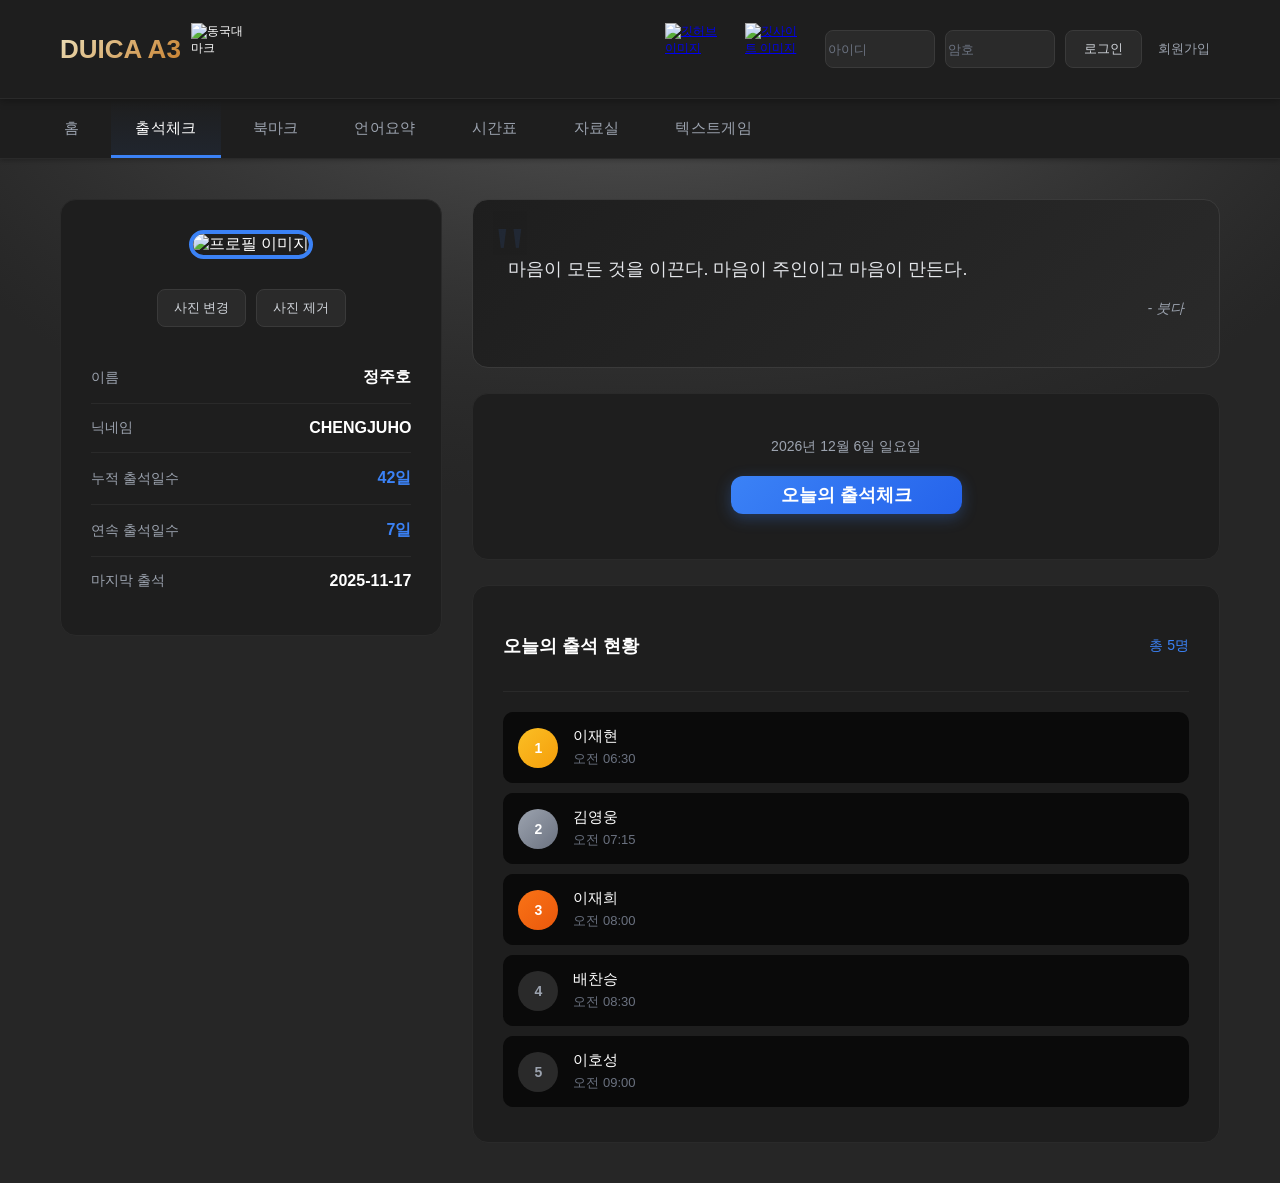
==== commit f6c8222d: "Update GitHub username references to undcore" ====
--- a/attendance.html
+++ b/attendance.html
@@ -14,10 +14,10 @@
     <header id="header">
         <h1>DUICA A3</h1> <img src="img/donggukMark.png" alt="동국대 마크">
         <div class="button-wrapper">
-            <a href="https://github.com/UND147/R1-A3-225230001-CHENGJUHO" target="_blank" data-tooltip="GitHub 저장소">
+            <a href="https://github.com/undcore/R1-A3-225230001-CHENGJUHO" target="_blank" data-tooltip="GitHub 저장소">
                 <img src="img/githubimg.png" alt="깃허브 이미지">
             </a>
-            <a href="https://und147.github.io/R1-A3-225230001-CHENGJUHO/" target="_blank" data-tooltip="GitHub Pages">
+            <a href="https://undcore.github.io/R1-A3-225230001-CHENGJUHO/" target="_blank" data-tooltip="GitHub Pages">
                 <img src="img/gitimg.png" alt="깃사이트 이미지">
             </a>
         </div>
